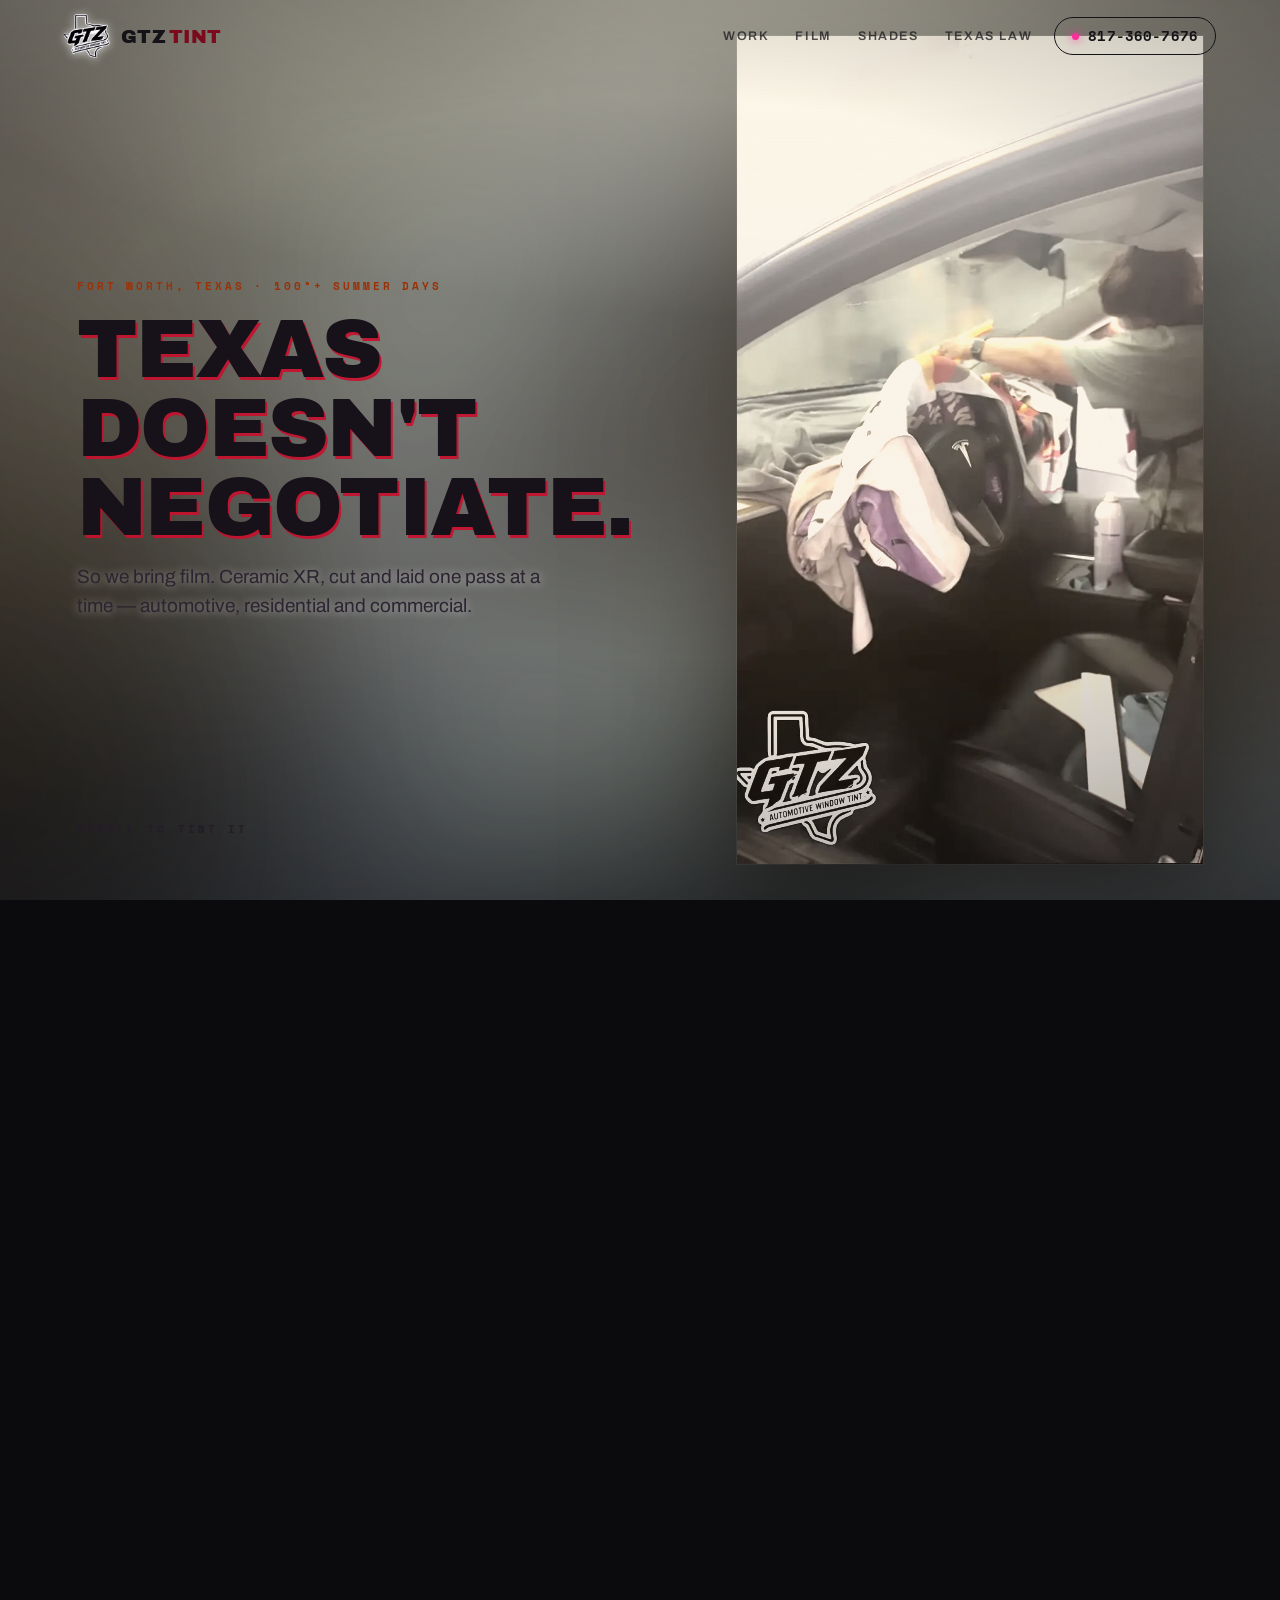
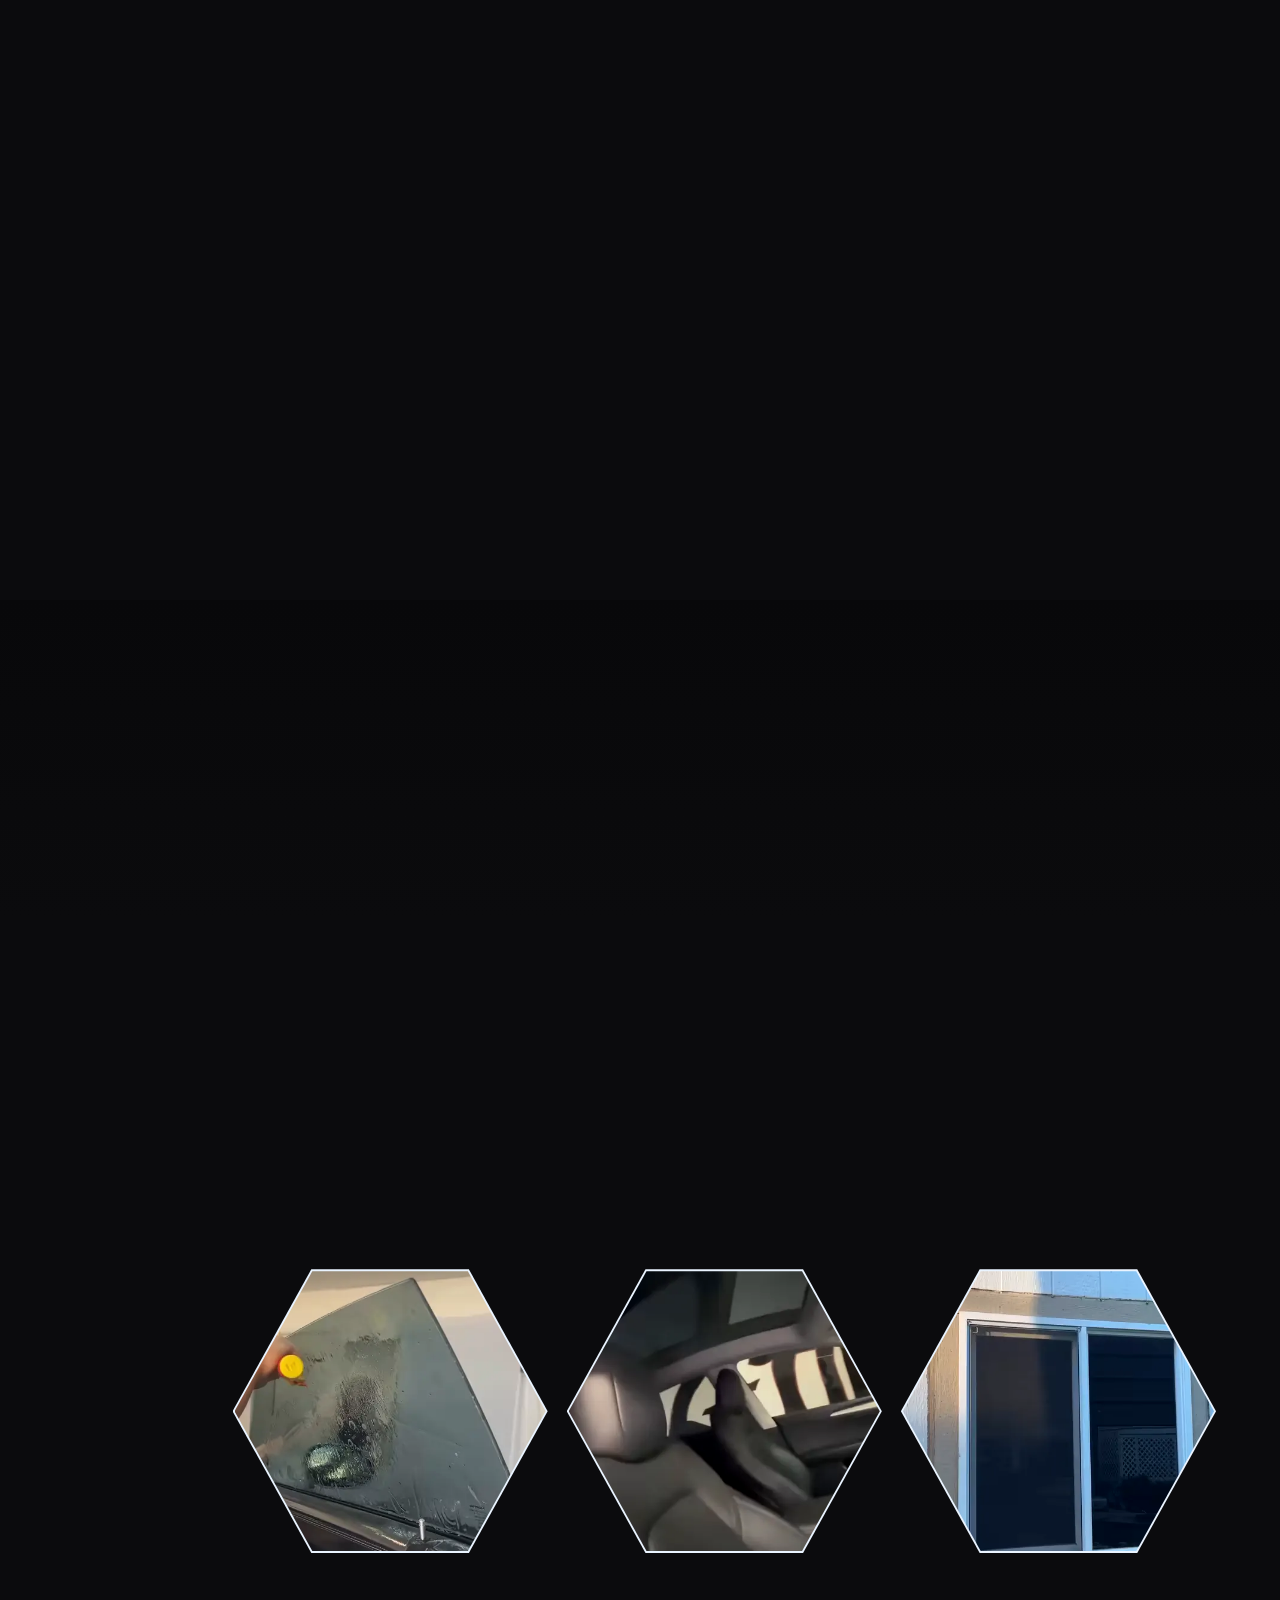
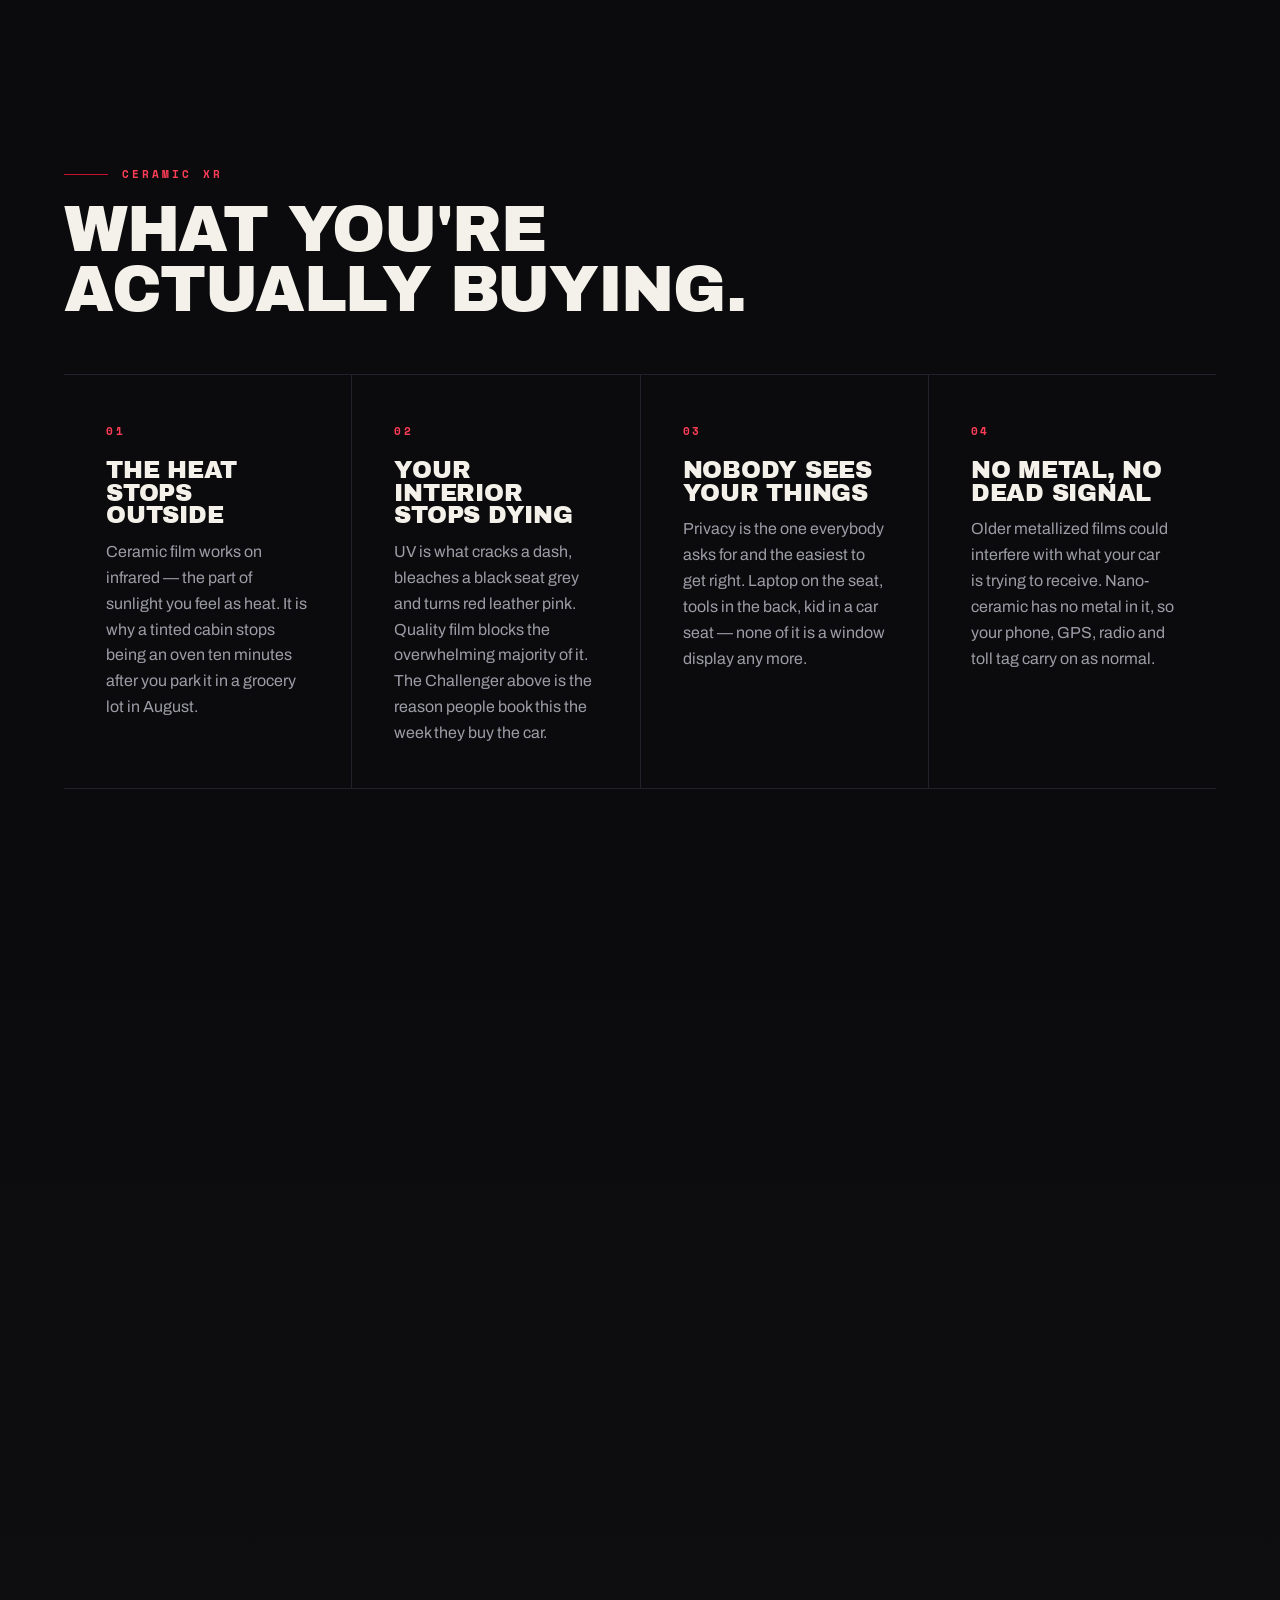
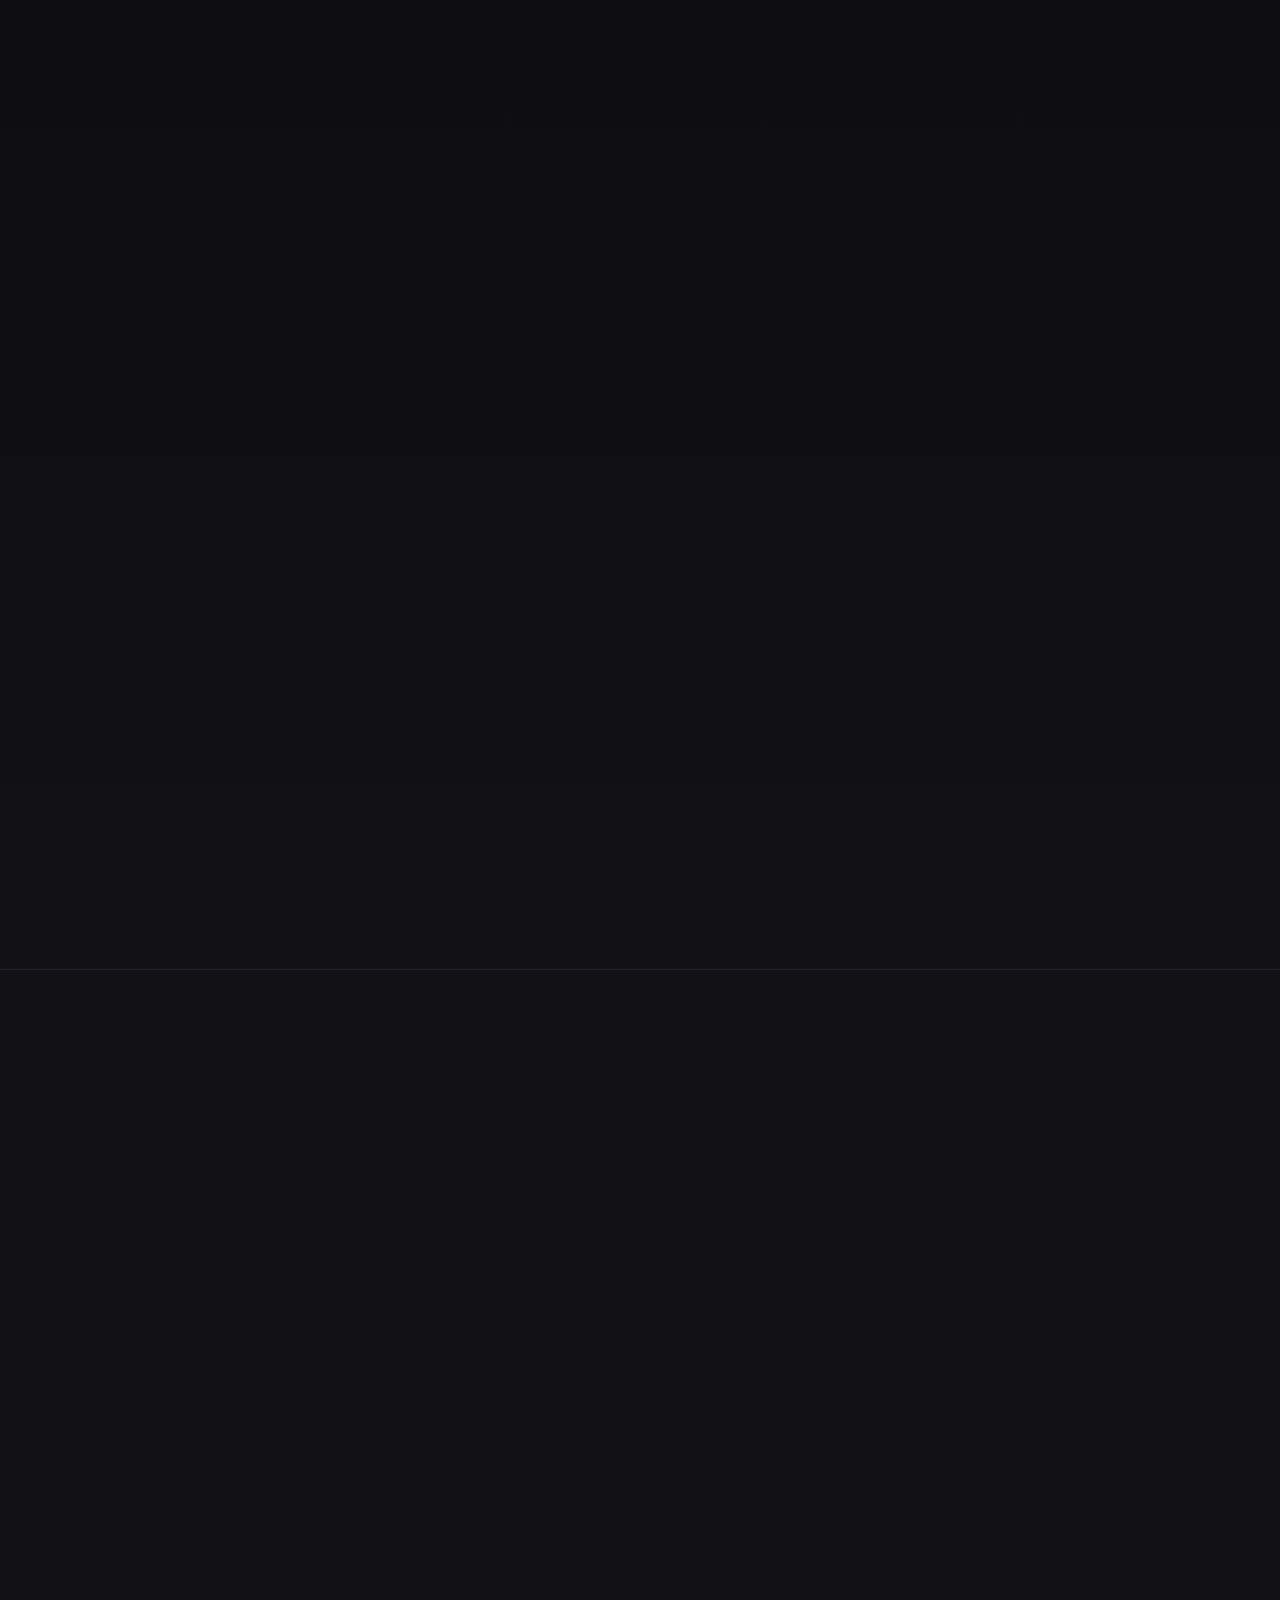
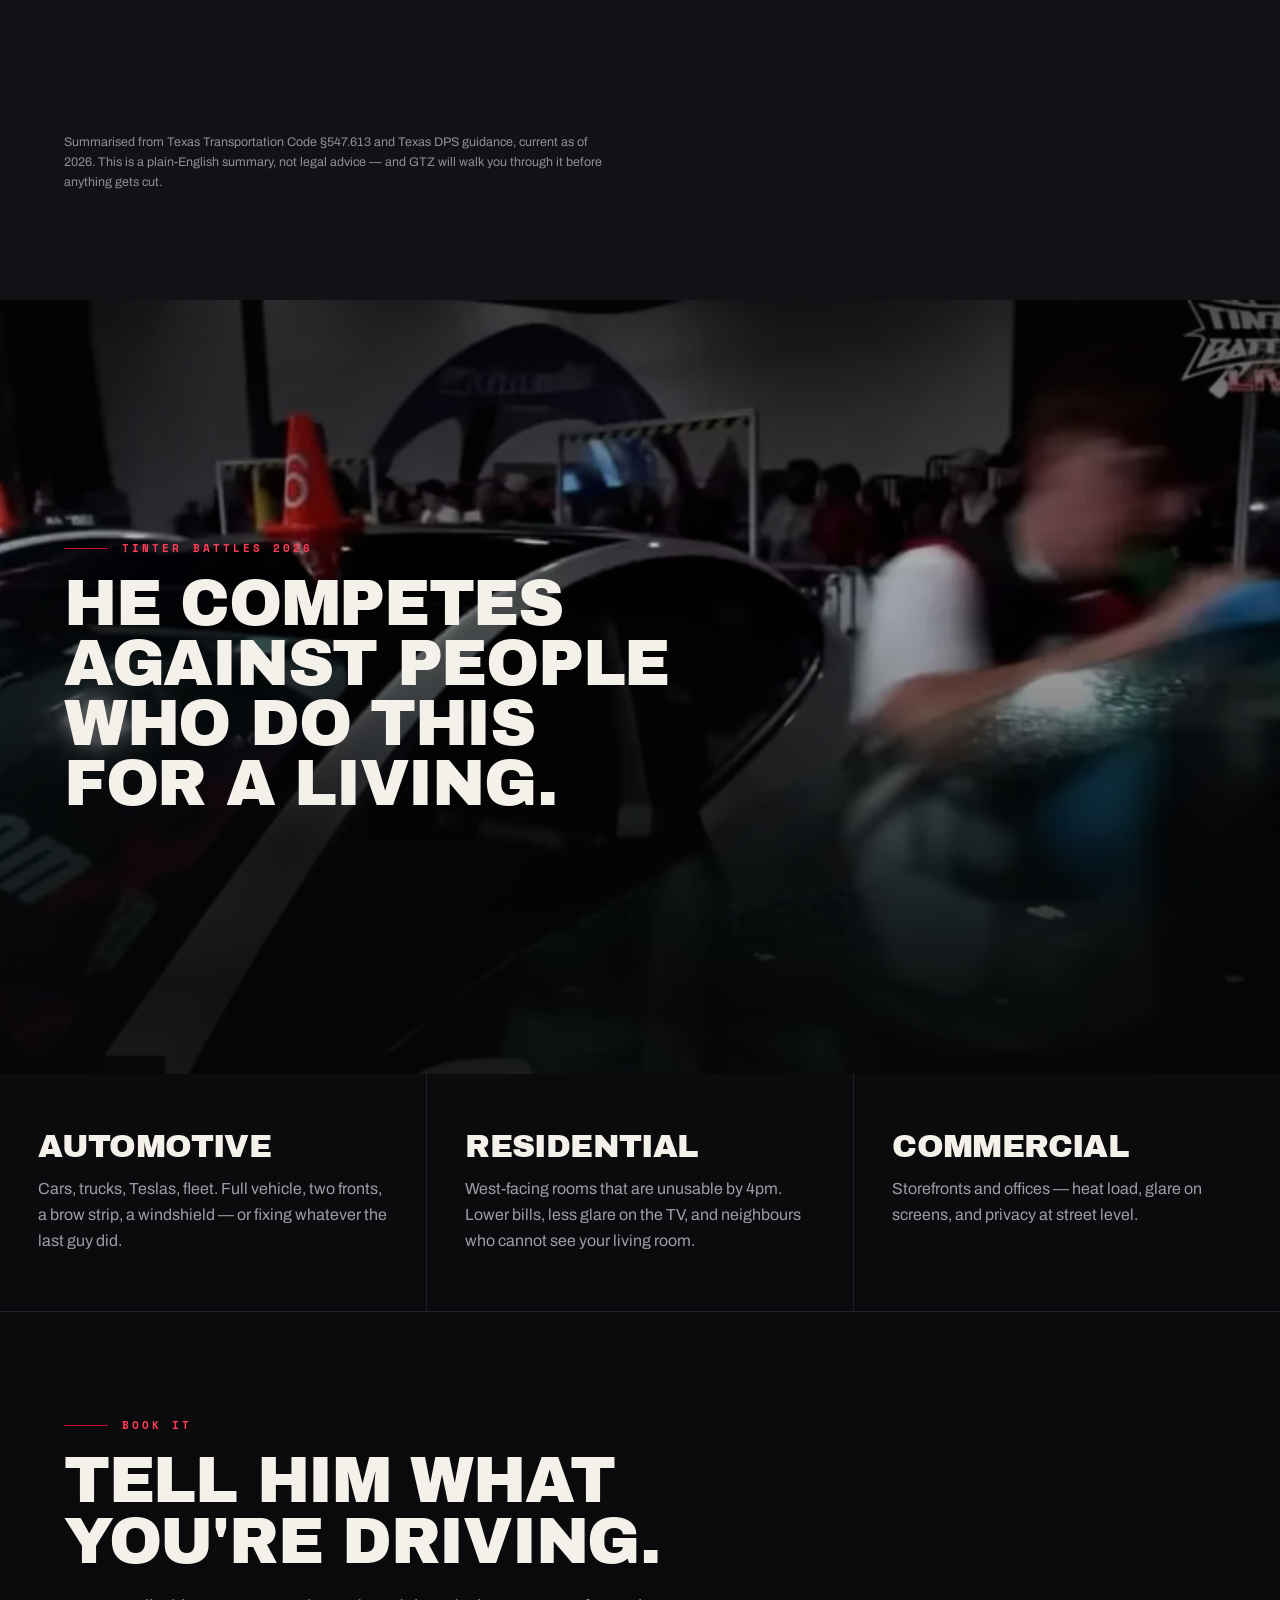
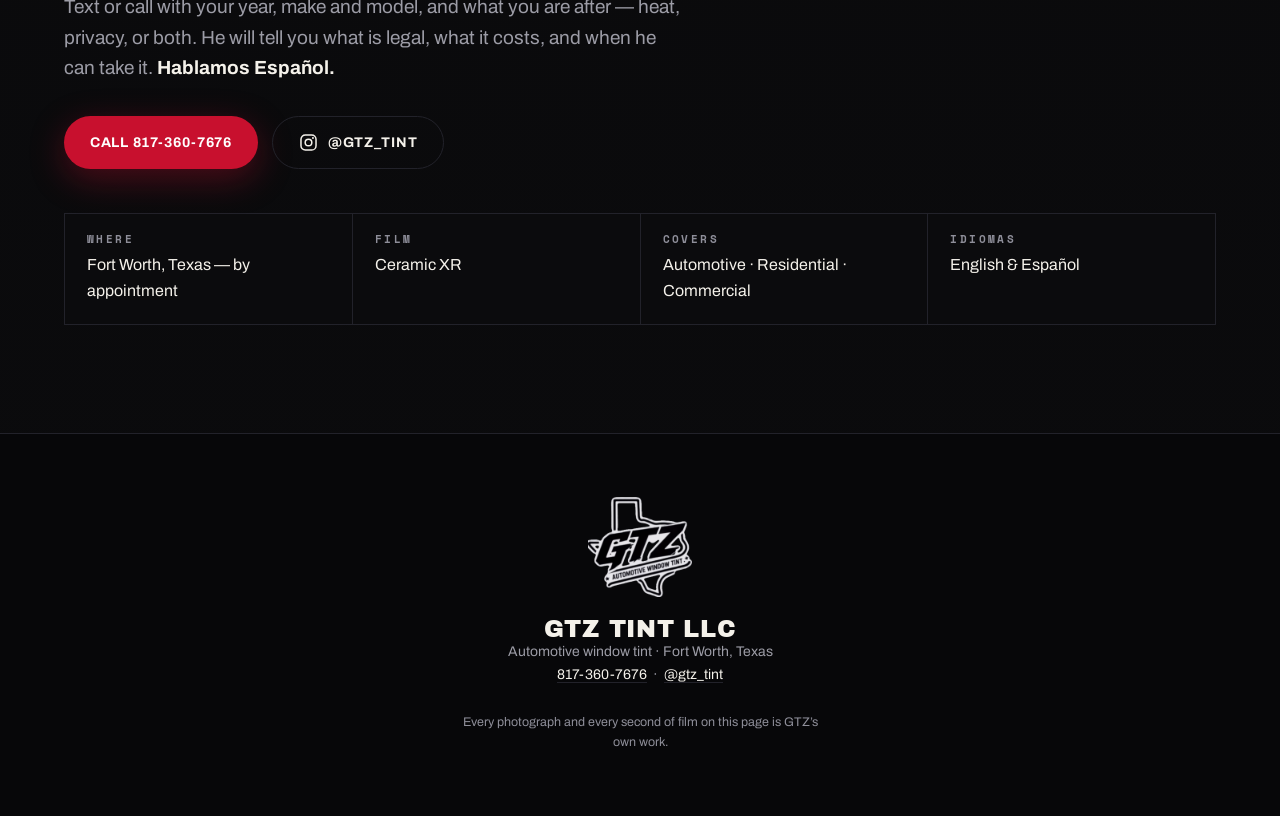
==== index.html @ d4402dbb "Publish THE PASS Co-Authored-By: Claude Opus 5 <noreply@anthropic.com>" ====
<!doctype html>
<html lang="en">
<head>
<meta charset="utf-8">
<meta name="viewport" content="width=device-width, initial-scale=1, viewport-fit=cover">
<title>GTZ Tint — Automotive Window Tint · Fort Worth, TX</title>
<meta name="description" content="Ceramic window tint in Fort Worth, Texas. Automotive, residential and commercial. Ceramic XR film, installed one pass at a time. Hablamos Español. 817-360-7676.">
<meta name="theme-color" content="#0B0B0D">
<meta property="og:title" content="GTZ Tint — Automotive Window Tint · Fort Worth, TX">
<meta property="og:description" content="Ceramic window tint in Fort Worth, Texas. Automotive, residential and commercial. Hablamos Español.">
<meta property="og:image" content="assets/poster.jpg">
<meta property="og:type" content="website">
<link rel="icon" href="assets/gtz-mark.webp">
<link rel="preconnect" href="https://fonts.googleapis.com">
<link rel="preconnect" href="https://fonts.gstatic.com" crossorigin>
<link href="https://fonts.googleapis.com/css2?family=Archivo+Black&family=Archivo:wght@400;500;600;700&family=Space+Mono:wght@400;700&display=swap" rel="stylesheet">
<link rel="preload" as="image" href="frames/f001.webp">
<link rel="stylesheet" href="css/gtz.css">
</head>
<body>

<a class="skip" href="#work">Skip to the work</a>

<header class="hdr" id="hdr">
  <a class="hdr__mark" href="#top" aria-label="GTZ Tint, home">
    <img src="assets/gtz-mark.webp" alt="" width="46" height="44">
    <span class="hdr__name">GTZ<em>TINT</em></span>
  </a>
  <nav class="hdr__nav" aria-label="Primary">
    <a href="#work">Work</a>
    <a href="#film">Film</a>
    <a href="#shades">Shades</a>
    <a href="#law">Texas&nbsp;law</a>
  </nav>
  <a class="hdr__cta" href="tel:+18173607676"><span class="dot" aria-hidden="true"></span>817-360-7676</a>
</header>

<!-- ══════════════ THE PASS — the film ══════════════ -->
<main id="top">
<section class="film" id="pass" aria-label="Window tint being installed">
  <div class="film__driver" id="driver">
    <div class="film__stage" id="stage">

      <canvas class="film__amb" id="amb" aria-hidden="true"></canvas>

      <div class="pane" id="pane">
        <img class="pane__poster" id="poster" src="assets/poster.jpg" alt="A red Tesla in the GTZ Tint bay under a hexagon light grid">
        <canvas class="pane__cv" id="cv" aria-hidden="true"></canvas>
      </div>

      <div class="heat" id="heat" aria-hidden="true"></div>
      <div class="bead" id="bead" aria-hidden="true"><i></i></div>

      <div class="inst" id="inst" aria-hidden="true">
        <div class="inst__row"><span class="inst__k">VLT</span><span class="inst__v" id="vlt">70</span><span class="inst__u">%</span></div>
        <div class="inst__bar"><i id="instbar"></i></div>
        <div class="inst__ch" id="chapter">TEXAS SUN</div>
      </div>

      <div class="scrollcue" id="cue" aria-hidden="true"><span>SCROLL TO TINT IT</span><i></i></div>

      <div class="beats" id="beats">
        <div class="beat beat--hero" data-in="-0.1" data-peak="0" data-out="0.115">
          <p class="beat__eye">Fort Worth, Texas &middot; 100&deg;+ summer days</p>
          <h1 class="beat__h">TEXAS<br>DOESN'T<br>NEGOTIATE.</h1>
          <p class="beat__p">So we bring film. Ceramic XR, cut and laid one pass at a time — automotive, residential and commercial.</p>
        </div>
        <div class="beat" data-in="0.145" data-peak="0.215" data-out="0.305">
          <h2 class="beat__h">THIS IS<br>THE FILM.</h2>
          <p class="beat__p">Nano-ceramic. No metal in it, so your signal, GPS and toll tag don't care that it's there.</p>
        </div>
        <div class="beat" data-in="0.385" data-peak="0.45" data-out="0.55">
          <h2 class="beat__h">ONE<br>PASS.</h2>
          <p class="beat__p">No creases. No bubbles. No light gap at the edge. The part nobody photographs is the part that takes years to learn.</p>
        </div>
        <div class="beat" data-in="0.625" data-peak="0.705" data-out="0.795">
          <h2 class="beat__h">THE SUN STOPS<br>AT THE GLASS.</h2>
          <p class="beat__p">Your dash stops cooking. Your seats stop fading. Your A/C stops fighting a losing war at every red light.</p>
        </div>
        <div class="beat beat--fin" data-in="0.86" data-peak="0.935" data-out="2">
          <h2 class="beat__h">IT'S<br>DIFFERENT<br>IN HERE.</h2>
          <p class="beat__p">That's the whole job.</p>
          <a class="btn btn--big" href="tel:+18173607676">Book it &middot; 817-360-7676</a>
        </div>
      </div>

      <div class="loader" id="loader"><i id="loadbar"></i></div>
    </div>
  </div>
</section>

<!-- ══════════════ THE WORK ══════════════ -->
<section class="sec work" id="work">
  <div class="sec__head">
    <p class="eyebrow"><span class="rule"></span>The work</p>
    <h2 class="h2">SIX JOBS.<br>ONE SET OF HANDS.</h2>
    <p class="lede">Every one of these is his own — shot in his own bay, under his own lights.</p>
  </div>

  <div class="comb" id="comb">
    <div class="comb__row">
      <figure class="cell" data-src="assets/cells/tesla.mp4"><div class="cell__in">
        <img src="assets/cells/tesla.webp" alt="Tinting the windshield of a red Tesla Model 3" loading="lazy" decoding="async">
        <figcaption><b>Tesla Model&nbsp;3</b><span>Ceramic XR</span></figcaption>
      </div></figure>
      <figure class="cell" data-src="assets/cells/f150.mp4"><div class="cell__in">
        <img src="assets/cells/f150.webp" alt="A tinted white 2026 Ford F-150 under the hexagon lights" loading="lazy" decoding="async">
        <figcaption><b>Ford F-150</b><span>2026, brand new</span></figcaption>
      </div></figure>
      <figure class="cell" data-src="assets/cells/srt.mp4"><div class="cell__in">
        <img src="assets/cells/srt.webp" alt="Film laid over the glass of a Dodge Challenger SRT with red leather" loading="lazy" decoding="async">
        <figcaption><b>Challenger SRT</b><span>Red leather, saved</span></figcaption>
      </div></figure>
    </div>
    <div class="comb__row comb__row--off">
      <figure class="cell" data-src="assets/cells/charger.mp4"><div class="cell__in">
        <img src="assets/cells/charger.webp" alt="A squeegee pass across the door glass of a Dodge Charger" loading="lazy" decoding="async">
        <figcaption><b>Dodge Charger</b><span>Door glass</span></figcaption>
      </div></figure>
      <figure class="cell" data-src="assets/cells/roof.mp4"><div class="cell__in">
        <img src="assets/cells/roof.webp" alt="The shop seen from inside a car through freshly tinted glass" loading="lazy" decoding="async">
        <figcaption><b>From inside</b><span>What you'll actually see</span></figcaption>
      </div></figure>
      <figure class="cell" data-src="assets/cells/home.mp4"><div class="cell__in">
        <img src="assets/cells/home.webp" alt="A tinted residential window on a home in Alvarado, Texas" loading="lazy" decoding="async">
        <figcaption><b>A house in Alvarado</b><span>Residential film</span></figcaption>
      </div></figure>
    </div>
  </div>
</section>

<!-- ══════════════ WHAT IT ACTUALLY DOES ══════════════ -->
<section class="sec why" id="film">
  <div class="sec__head">
    <p class="eyebrow"><span class="rule"></span>Ceramic XR</p>
    <h2 class="h2">WHAT YOU'RE<br>ACTUALLY BUYING.</h2>
  </div>
  <ol class="why__list">
    <li>
      <span class="why__n">01</span>
      <h3>The heat stops outside</h3>
      <p>Ceramic film works on infrared — the part of sunlight you feel as heat. It is why a tinted cabin stops being an oven ten minutes after you park it in a grocery lot in August.</p>
    </li>
    <li>
      <span class="why__n">02</span>
      <h3>Your interior stops dying</h3>
      <p>UV is what cracks a dash, bleaches a black seat grey and turns red leather pink. Quality film blocks the overwhelming majority of it. The Challenger above is the reason people book this the week they buy the car.</p>
    </li>
    <li>
      <span class="why__n">03</span>
      <h3>Nobody sees your things</h3>
      <p>Privacy is the one everybody asks for and the easiest to get right. Laptop on the seat, tools in the back, kid in a car seat — none of it is a window display any more.</p>
    </li>
    <li>
      <span class="why__n">04</span>
      <h3>No metal, no dead signal</h3>
      <p>Older metallized films could interfere with what your car is trying to receive. Nano-ceramic has no metal in it, so your phone, GPS, radio and toll tag carry on as normal.</p>
    </li>
  </ol>
</section>

<!-- ══════════════ SHADES ══════════════ -->
<section class="sec shades" id="shades">
  <div class="sec__head">
    <p class="eyebrow"><span class="rule"></span>Shades</p>
    <h2 class="h2">HOW DARK<br>DO YOU WANT IT?</h2>
    <p class="lede">VLT is how much light gets through. Lower number, darker glass. Here is the honest version — including where Texas draws the line.</p>
  </div>
  <div class="ladder" id="ladder">
    <div class="rung"><span class="rung__n">70<i>%</i></span><span class="rung__sw" style="--a:.22"></span><b>Barely there</b><p>Almost invisible. Bought purely for heat and UV — popular on windshields.</p><em class="ok">Legal on front sides</em></div>
    <div class="rung"><span class="rung__n">50<i>%</i></span><span class="rung__sw" style="--a:.40"></span><b>Light</b><p>A slight cast. Cuts glare without changing how the car looks.</p><em class="ok">Legal on front sides</em></div>
    <div class="rung"><span class="rung__n">35<i>%</i></span><span class="rung__sw" style="--a:.56"></span><b>The popular one</b><p>Clearly tinted, still easy to see out of at night. This is what most people picture.</p><em class="ok">Legal on front sides</em></div>
    <div class="rung"><span class="rung__n">20<i>%</i></span><span class="rung__sw" style="--a:.72"></span><b>Dark</b><p>Proper privacy. You can make out shapes, not faces.</p><em class="no">Rear glass only</em></div>
    <div class="rung"><span class="rung__n">15<i>%</i></span><span class="rung__sw" style="--a:.80"></span><b>Limo-adjacent</b><p>What went on the Tesla sunroof. Serious heat and privacy.</p><em class="no">Rear glass only</em></div>
    <div class="rung"><span class="rung__n">5<i>%</i></span><span class="rung__sw" style="--a:.92"></span><b>Limo</b><p>You are not seeing in. Night driving takes some getting used to.</p><em class="no">Rear glass only</em></div>
  </div>
</section>

<!-- ══════════════ TEXAS LAW ══════════════ -->
<section class="sec law" id="law">
  <div class="law__wrap">
    <div class="sec__head">
      <p class="eyebrow"><span class="rule"></span>Before you pick a number</p>
      <h2 class="h2">WHAT'S LEGAL<br>IN TEXAS.</h2>
      <p class="lede">Plenty of shops will put whatever you ask for on the front doors and let you find out at a traffic stop. Here is the actual rule, so you can choose with your eyes open.</p>
    </div>
    <dl class="law__list">
      <div><dt>Front side windows</dt><dd>Must let <b>more than 25%</b> of light through. That rules out 20%, 15% and 5% on the two front doors.</dd></div>
      <div><dt>Windshield</dt><dd>Tint is allowed <b>above the AS-1 line</b> — the marking a few inches down from the top of the glass. A high-VLT ceramic over the full windshield is the usual way to get heat rejection without breaking that rule.</dd></div>
      <div><dt>Rear sides &amp; back glass</dt><dd><b>Any darkness</b>, as long as the vehicle has dual outside mirrors. This is where 20%, 15% and 5% belong.</dd></div>
      <div><dt>Medical exemption</dt><dd>Texas allows darker front glass with a signed exemption from a licensed physician, for conditions made worse by sunlight.</dd></div>
    </dl>
    <p class="law__note">Summarised from Texas Transportation Code §547.613 and Texas DPS guidance, current as of 2026. This is a plain-English summary, not legal advice — and GTZ will walk you through it before anything gets cut.</p>
  </div>
</section>

<!-- ══════════════ THE ARENA ══════════════ -->
<section class="sec arena" id="arena">
  <div class="arena__media">
    <video id="arenavid" playsinline muted loop preload="none" poster="assets/arena.webp" aria-label="GTZ competing at Tinter Battles 2026"></video>
    <div class="arena__scrim"></div>
  </div>
  <div class="arena__copy">
    <p class="eyebrow"><span class="rule"></span>Tinter Battles 2026</p>
    <h2 class="h2">HE COMPETES<br>AGAINST PEOPLE<br>WHO DO THIS<br>FOR A LIVING.</h2>
    <p class="lede">Timed installs, a crowd, and judges walking the glass looking for the one gap you left. He went — one of the youngest on the stage — and came back and kept working out of the same bay.</p>
    <p class="lede lede--sm">Your car is not a competition. It just gets the hands that trained for one.</p>
  </div>
</section>

<!-- ══════════════ LANES ══════════════ -->
<section class="sec lanes">
  <div class="lane">
    <h3>Automotive</h3>
    <p>Cars, trucks, Teslas, fleet. Full vehicle, two fronts, a brow strip, a windshield — or fixing whatever the last guy did.</p>
  </div>
  <div class="lane">
    <h3>Residential</h3>
    <p>West-facing rooms that are unusable by 4pm. Lower bills, less glare on the TV, and neighbours who cannot see your living room.</p>
  </div>
  <div class="lane">
    <h3>Commercial</h3>
    <p>Storefronts and offices — heat load, glare on screens, and privacy at street level.</p>
  </div>
</section>

<!-- ══════════════ BOOK ══════════════ -->
<section class="sec book" id="book">
  <div class="book__in">
    <p class="eyebrow"><span class="rule"></span>Book it</p>
    <h2 class="h2 book__h">TELL HIM WHAT<br>YOU'RE DRIVING.</h2>
    <p class="lede">Text or call with your year, make and model, and what you are after — heat, privacy, or both. He will tell you what is legal, what it costs, and when he can take it. <b>Hablamos Español.</b></p>
    <div class="book__acts">
      <a class="btn btn--big" href="tel:+18173607676">Call 817-360-7676</a>
      <a class="btn btn--ghost" href="https://www.instagram.com/gtz_tint/" target="_blank" rel="noopener">
        <svg viewBox="0 0 24 24" width="19" height="19" fill="none" stroke="currentColor" stroke-width="1.9" aria-hidden="true"><rect x="2.5" y="2.5" width="19" height="19" rx="5.5"/><circle cx="12" cy="12" r="4.2"/><circle cx="17.6" cy="6.4" r="1.25" fill="currentColor" stroke="none"/></svg>
        @gtz_tint
      </a>
    </div>
    <ul class="book__facts">
      <li><span>Where</span>Fort Worth, Texas &mdash; by appointment</li>
      <li><span>Film</span>Ceramic XR</li>
      <li><span>Covers</span>Automotive &middot; Residential &middot; Commercial</li>
      <li><span>Idiomas</span>English &amp; Español</li>
    </ul>
  </div>
</section>
</main>

<footer class="ftr">
  <img class="ftr__mark" src="assets/gtz-mark.webp" alt="GTZ Tint" width="104" height="100">
  <div class="ftr__cols">
    <p class="ftr__name">GTZ TINT LLC</p>
    <p class="ftr__l">Automotive window tint &middot; Fort Worth, Texas</p>
    <p class="ftr__l"><a href="tel:+18173607676">817-360-7676</a> &nbsp;&middot;&nbsp; <a href="https://www.instagram.com/gtz_tint/" target="_blank" rel="noopener">@gtz_tint</a></p>
  </div>
  <p class="ftr__fine">Every photograph and every second of film on this page is GTZ&rsquo;s own work.</p>
</footer>

<script src="js/film.js"></script>
</body>
</html>
---- css/gtz.css ----
/* ════════════════════════════════════════════════════════════════
   GTZ TINT — "THE PASS"
   Palette, type and motion pulled from the shop itself: a hexagon
   LED grid, a black-and-red graffiti mural, candy red paint, and a
   magenta neon OPEN sign.
   ════════════════════════════════════════════════════════════════ */

:root{
  /* the tinted world */
  --ink:#0B0B0D; --ink2:#121216; --ink3:#17171C; --smoke:#22222A;
  --bone:#F4F1EA; --muted:#9C9CA6; --faint:#8E8E99;
  /* the shop */
  --red:#C8102E; --red-deep:#7A0A1C; --red-lite:#FF3D57;  /* small red TEXT only: #C8102E is 3.3:1 on ink */ --neon:#FF2E9A; --hex:#EAF4FF;
  /* the sun */
  --heat:#FFC46B; --heat-hi:#FFF0CE;

  --pad:clamp(20px,5vw,72px);
  --maxw:1320px;

  /* type scale — 11 / 12.5 / 14 / 16 / 19 / 24 / 32 / 44 */
  --t-11:11px; --t-125:12.5px; --t-14:14px; --t-16:16px;
  --t-19:19px; --t-24:24px; --t-32:32px; --t-44:44px;

  --f-disp:"Archivo Black",Impact,"Haettenschweiler","Arial Narrow Bold",sans-serif;
  --f-body:"Archivo",-apple-system,BlinkMacSystemFont,"Segoe UI",Roboto,sans-serif;
  --f-mono:"Space Mono",ui-monospace,SFMono-Regular,Menlo,monospace;

  --pass:0%;          /* the squeegee line, driven by scroll */
  --ease:cubic-bezier(.22,.61,.36,1);
}

*,*::before,*::after{box-sizing:border-box}
html{-webkit-text-size-adjust:100%}
body{
  margin:0; background:var(--ink); color:var(--bone);
  font:400 var(--t-16)/1.62 var(--f-body);
  -webkit-font-smoothing:antialiased; overflow-x:hidden;
}
img,video,canvas{display:block;max-width:100%}
a{color:inherit}
h1,h2,h3{margin:0;font-family:var(--f-disp);font-weight:400;letter-spacing:-.02em;line-height:.94;text-transform:uppercase}
p{margin:0}

.skip{position:absolute;left:-9999px;top:0;z-index:200;background:var(--red);color:#fff;padding:12px 18px;font:700 var(--t-14)/1 var(--f-body)}
.skip:focus{left:12px;top:12px}
:focus-visible{outline:2px solid var(--neon);outline-offset:3px}

/* ───────── header ───────── */
.hdr{
  position:fixed;inset:0 0 auto 0;z-index:60;
  display:flex;align-items:center;gap:22px;
  padding:14px var(--pad);
  color:var(--bone);
  transition:background .45s var(--ease),color .35s linear,border-color .45s;
  border-bottom:1px solid transparent;
}
/* A scrim, not a backdrop-filter: creating that layer on the first scroll cost a
   single 76 ms frame at y=225, and over moving film a gradient reads better anyway. */
.hdr.stuck{background:linear-gradient(180deg,rgba(9,9,11,.95),rgba(9,9,11,.74));border-bottom-color:var(--smoke)}
.hdr.on-light{color:#141317}
.hdr__mark{display:flex;align-items:center;gap:11px;text-decoration:none;flex:0 0 auto}
.hdr__mark img{width:46px;height:auto;filter:drop-shadow(0 2px 8px rgba(0,0,0,.5))}
.hdr.on-light .hdr__mark img{filter:drop-shadow(0 1px 4px rgba(255,255,255,.7))}
.hdr__name{font:400 var(--t-19)/1 var(--f-disp);letter-spacing:.02em}
.hdr__name em{font-style:normal;color:var(--red);margin-left:.14em}
.hdr.on-light .hdr__name em{color:var(--red-deep)}
.hdr__nav{margin-left:auto;display:flex;gap:26px}
.hdr__nav a{font:600 var(--t-125)/1 var(--f-body);letter-spacing:.13em;text-transform:uppercase;text-decoration:none;opacity:.72;transition:opacity .25s}
.hdr__nav a:hover{opacity:1}
.hdr__cta{
  display:inline-flex;align-items:center;gap:9px;text-decoration:none;
  font:700 var(--t-14)/1 var(--f-mono);letter-spacing:.01em;
  padding:11px 17px;border:1px solid currentColor;border-radius:999px;
  transition:background .25s,color .25s,border-color .25s;
}
.hdr__cta:hover{background:var(--red);border-color:var(--red);color:#fff}
.hdr__cta .dot{width:7px;height:7px;border-radius:50%;background:var(--neon);box-shadow:0 0 10px var(--neon)}
@media(max-width:900px){ .hdr__nav{display:none} .hdr__name{display:none} .hdr__cta{margin-left:auto} }

/* ════════════ THE FILM ════════════ */
.film__driver{height:600vh;position:relative}
.film__stage{position:sticky;top:0;height:100vh;overflow:hidden;background:#08080A}

/* Live ambient bleed — the film's own light, thrown onto the room behind the glass.
   Blur BEFORE scale: filter runs in the element's own coordinate space, so a 14px
   blur on a 240px box costs a fraction of a 52px blur on a full-viewport one. */
.film__amb{
  position:absolute;top:50%;left:50%;width:240px;height:420px;
  filter:blur(13px) saturate(1.5) brightness(1.1);
  opacity:.62;
  transform:translate(-50%,-50%) scale(8);
  transform-origin:center;will-change:transform;
}
.film__stage::after{        /* vignette */
  content:"";position:absolute;inset:0;pointer-events:none;z-index:4;
  background:radial-gradient(130% 92% at 50% 42%,transparent 34%,rgba(0,0,0,.62) 100%);
}

/* the pane of glass */
.pane{
  position:absolute;top:50%;left:50%;transform:translate(-50%,-50%);
  height:100vh;width:calc(100vh * 0.5625);
  z-index:2;overflow:hidden;background:#0A0A0C;
}
@media(min-width:1024px){
  .pane{left:auto;right:max(var(--pad),6vw);transform:translate(0,-50%);
        height:92vh;width:calc(92vh * 0.5625);
        box-shadow:0 40px 120px rgba(0,0,0,.72), 0 0 0 1px rgba(255,255,255,.07)}
}
.pane__poster,.pane__cv{position:absolute;inset:0;width:100%;height:100%;object-fit:cover}
.pane__poster{z-index:1;transition:opacity .5s linear}
.pane__cv{z-index:2;opacity:0;transition:opacity .35s linear}
.pane.live .pane__cv{opacity:1}
.pane.live .pane__poster{opacity:0}

/* The sun, still hitting everything BELOW the squeegee — you lay film from the
   top down, so above the edge is already done and below it is raw Texas. */
.heat{
  position:absolute;inset:0;z-index:3;pointer-events:none;
  clip-path:inset(var(--pass) 0 0 0);
  background:
    radial-gradient(120% 70% at 62% -8%,rgba(255,247,224,.5),transparent 62%),
    linear-gradient(180deg,rgba(255,238,198,.26),rgba(255,190,96,.13) 66%,rgba(255,186,90,.06));
  backdrop-filter:saturate(.5) brightness(1.46) contrast(.95);
  -webkit-backdrop-filter:saturate(.5) brightness(1.46) contrast(.95);
}
@supports not (backdrop-filter:blur(1px)){
  .heat{background:linear-gradient(180deg,rgba(255,242,214,.62),rgba(255,206,128,.42))}
}

/* the wet edge travelling down the glass */
.bead{position:absolute;left:0;right:0;top:var(--pass);z-index:5;pointer-events:none;opacity:0;transition:opacity .4s}
.bead.on{opacity:1}
.bead i{
  position:absolute;left:0;right:0;top:-13px;height:26px;display:block;
  background:linear-gradient(180deg,rgba(255,255,255,0),rgba(255,255,255,.5) 42%,#fff 50%,rgba(190,228,255,.55) 58%,rgba(255,255,255,0));
  box-shadow:0 0 26px 5px rgba(214,238,255,.44);
}

/* instrument */
.inst{
  position:absolute;left:var(--pad);bottom:calc(var(--pad) + 4px);z-index:8;
  font-family:var(--f-mono);color:var(--bone);mix-blend-mode:difference;
  opacity:0;transition:opacity .6s var(--ease);
  will-change:opacity;transform:translateZ(0);   /* build the blend group at paint, not mid-scroll */
}
.inst.on{opacity:1}
.inst__row{display:flex;align-items:baseline;gap:8px}
.inst__k{font-size:var(--t-11);letter-spacing:.3em;opacity:.62}
.inst__v{font-size:var(--t-44);font-weight:700;line-height:1;font-variant-numeric:tabular-nums}
.inst__u{font-size:var(--t-16);opacity:.62}
.inst__bar{width:132px;height:2px;background:rgba(255,255,255,.22);margin:9px 0 7px}
.inst__bar i{display:block;height:100%;width:0;background:var(--bone)}
.inst__ch{font-size:var(--t-11);letter-spacing:.3em;opacity:.68}
@media(max-width:1023px){ .inst{bottom:auto;top:calc(80px + env(safe-area-inset-top));left:var(--pad)} .inst__v{font-size:var(--t-32)} }
/* difference-blending a light readout over a bleached wall leaves it invisible */
.film__stage.hot .inst,.film__stage.hot .scrollcue{mix-blend-mode:normal;color:#241C28}
.film__stage.hot .inst__bar{background:rgba(20,14,22,.28)}
.film__stage.hot .inst__bar i{background:#241C28}

.scrollcue{
  position:absolute;left:50%;bottom:22px;transform:translateX(-50%);z-index:9;
  display:flex;flex-direction:column;align-items:center;gap:9px;
  font:700 var(--t-11)/1 var(--f-mono);letter-spacing:.28em;color:var(--bone);
  mix-blend-mode:difference;transition:opacity .5s
}
.scrollcue i{width:1px;height:34px;background:linear-gradient(180deg,currentColor,transparent);animation:cue 2.1s var(--ease) infinite}
@keyframes cue{0%{transform:scaleY(0);transform-origin:top}45%{transform:scaleY(1);transform-origin:top}46%{transform-origin:bottom}100%{transform:scaleY(0);transform-origin:bottom}}
.scrollcue.gone{opacity:0}
@media(min-width:1024px){ .scrollcue{left:max(var(--pad),6vw);transform:none;align-items:flex-start} }

/* beats */
.beats{position:absolute;inset:0;z-index:7;pointer-events:none}
.beat{
  position:absolute;left:var(--pad);bottom:clamp(84px,14vh,150px);
  width:min(560px,calc(100vw - var(--pad)*2));
  opacity:0;will-change:opacity,transform
}
.beat>*{pointer-events:auto}
@media(min-width:1024px){ .beat{left:max(var(--pad),6vw);bottom:auto;top:50%;transform:translateY(-50%);width:min(520px,42vw)} }
.beat__eye{font:700 var(--t-11)/1.4 var(--f-mono);letter-spacing:.26em;text-transform:uppercase;color:var(--heat);margin-bottom:16px}
.beat__h{
  font-size:clamp(40px,7.4vw,84px);
  text-shadow:2px 3px 0 var(--red);          /* the mural's red keyline, inverted */
  margin-bottom:16px;
}
.beat__p{font-size:var(--t-19);line-height:1.5;color:rgba(244,241,234,.9);max-width:44ch;text-shadow:0 2px 18px rgba(0,0,0,.85)}
.beat--fin .beat__p{margin-bottom:24px}

/* While the copy is still standing in the sun it reads as dark ink on a bleached
   wall; once the squeegee passes it, it becomes light on tinted glass. */
.film__stage.hot .beat__h{color:#17121A;text-shadow:2px 3px 0 rgba(200,16,46,.92)}
.film__stage.hot .beat__p{color:#2C2430;text-shadow:0 1px 10px rgba(255,255,255,.5)}
.film__stage.hot .beat__eye{color:#9A3208}

.loader{position:absolute;left:0;right:0;bottom:0;height:2px;z-index:20;background:rgba(255,255,255,.08)}
.loader i{display:block;height:100%;width:0;background:var(--neon);transition:width .3s linear}
.loader.done{opacity:0;transition:opacity .6s .3s}

/* ════════════ shared section furniture ════════════ */
.sec{padding:clamp(80px,12vh,150px) var(--pad);position:relative}
.sec__head{max-width:var(--maxw);margin:0 auto clamp(38px,6vh,64px)}
.eyebrow{display:flex;align-items:center;gap:14px;font:700 var(--t-11)/1 var(--f-mono);letter-spacing:.28em;text-transform:uppercase;color:var(--red-lite);margin-bottom:20px}
.rule{width:44px;height:1px;background:var(--red);display:block}
.h2{font-size:clamp(32px,5.4vw,64px)}
.lede{margin-top:20px;font-size:var(--t-19);color:var(--muted);max-width:56ch}
.lede--sm{font-size:var(--t-16);margin-top:14px}
.lede b{color:var(--bone)}

.btn{
  display:inline-flex;align-items:center;gap:10px;text-decoration:none;
  font:700 var(--t-14)/1 var(--f-body);letter-spacing:.05em;text-transform:uppercase;
  padding:16px 26px;border-radius:999px;transition:transform .2s var(--ease),background .25s,box-shadow .25s
}
.btn--big{background:var(--red);color:#fff;box-shadow:0 10px 34px rgba(200,16,46,.34)}
.btn--big:hover{transform:translateY(-2px);background:#E2142F;box-shadow:0 14px 42px rgba(200,16,46,.46)}
.btn--ghost{border:1px solid var(--smoke);color:var(--bone)}
.btn--ghost:hover{border-color:var(--bone);transform:translateY(-2px)}

/* reveal-on-scroll */
.rv{opacity:0;transform:translateY(26px);transition:opacity .8s var(--ease),transform .8s var(--ease)}
.rv.in{opacity:1;transform:none}
/* ?flat: settled state, no transitions — for contrast audits and flat screenshots */
.flat .rv{opacity:1!important;transform:none!important;transition:none!important;transition-delay:0s!important}

/* ════════════ THE WORK — honeycomb ════════════ */
.work{background:linear-gradient(180deg,#08080A,var(--ink) 30%)}
.comb{max-width:var(--maxw);margin:0 auto;--cw:clamp(148px,25vw,318px);--cg:calc(var(--cw)*.06)}
.comb__row{display:flex;justify-content:center;gap:var(--cg)}
.comb__row--off{margin-top:var(--cg)}
@media(min-width:760px){
  .comb__row{justify-content:flex-start}
  .comb__row--off{margin-left:calc((var(--cw) + var(--cg))/2)}
}
.cell{margin:0;width:var(--cw);aspect-ratio:1/.9;position:relative;cursor:pointer}
.cell__in{
  position:absolute;inset:0;
  clip-path:polygon(25% 0%,75% 0%,100% 50%,75% 100%,25% 100%,0% 50%);
  background:var(--hex);            /* becomes the LED tube edge */
  transition:filter .4s var(--ease)
}
.cell__in>img,.cell__in>video{
  position:absolute;inset:2px;width:calc(100% - 4px);height:calc(100% - 4px);
  object-fit:cover;
  clip-path:polygon(25% 0%,75% 0%,100% 50%,75% 100%,25% 100%,0% 50%);
  filter:saturate(.94) contrast(1.05)
}
.cell__in>video{opacity:0;transition:opacity .4s linear;z-index:2}
.cell.playing .cell__in>video{opacity:1}
.cell__in{filter:drop-shadow(0 0 0 rgba(234,244,255,0))}
.cell:hover .cell__in,.cell.playing .cell__in{filter:drop-shadow(0 0 18px rgba(234,244,255,.4))}
.cell figcaption{
  position:absolute;left:0;right:0;bottom:11%;z-index:3;text-align:center;
  display:flex;flex-direction:column;gap:2px;
  opacity:0;transform:translateY(6px);transition:opacity .35s,transform .35s var(--ease);
  pointer-events:none;text-shadow:0 2px 14px rgba(0,0,0,.9)
}
.cell:hover figcaption,.cell.playing figcaption{opacity:1;transform:none}
.cell figcaption b{font:400 var(--t-16)/1.1 var(--f-disp);text-transform:uppercase;letter-spacing:.01em}
.cell figcaption span{font:400 var(--t-11)/1 var(--f-mono);letter-spacing:.18em;text-transform:uppercase;color:var(--hex);opacity:.85}

/* ════════════ WHY ════════════ */
.why{background:var(--ink)}
.why__list{max-width:var(--maxw);margin:0 auto;padding:0;list-style:none;
  display:grid;gap:1px;background:var(--smoke);border-top:1px solid var(--smoke);border-bottom:1px solid var(--smoke);
  grid-template-columns:repeat(auto-fit,minmax(280px,1fr))}
.why__list li{background:var(--ink);padding:clamp(26px,3.4vw,42px)}
.why__n{font:700 var(--t-11)/1 var(--f-mono);letter-spacing:.24em;color:var(--red-lite)}
.why__list h3{font-size:var(--t-24);margin:16px 0 12px;letter-spacing:-.01em}
.why__list p{color:var(--muted);font-size:var(--t-16)}

/* ════════════ SHADES ════════════ */
.shades{background:linear-gradient(180deg,var(--ink),var(--ink2))}
.ladder{max-width:var(--maxw);margin:0 auto;border:1px solid var(--smoke)}
.rung + .rung{border-top:1px solid var(--smoke)}
.rung{
  background:var(--ink);display:grid;align-items:center;gap:6px 26px;padding:22px clamp(18px,2.6vw,34px);
  grid-template-columns:auto 148px 1fr;
  transition:background .3s
}
/* the number and the swatch read against the WHOLE row, not just its first line */
.rung__n,.rung__sw{grid-row:1/-1;align-self:center}
.rung:hover{background:var(--ink3)}
.rung__n{font:700 var(--t-32)/1 var(--f-mono);width:92px;font-variant-numeric:tabular-nums}
.rung__n i{font-size:var(--t-14);font-style:normal;opacity:.5;margin-left:2px}
/* A bright reference under the film, so the step from 70% to 5% is visible at a
   glance. A dark source photo makes every shade look identical. */
.rung__sw{
  height:84px;border-radius:6px;border:1px solid rgba(255,255,255,.13);
  background:linear-gradient(rgba(6,10,14,var(--a)),rgba(8,14,20,var(--a))),
             url("../assets/swatch.jpg") center/cover;
}
.rung b{grid-column:3;font:400 var(--t-19)/1.2 var(--f-disp);text-transform:uppercase}
.rung p{grid-column:3;color:var(--muted);font-size:var(--t-14)}
.rung em{grid-column:3;justify-self:start;font:700 var(--t-11)/1 var(--f-mono);letter-spacing:.16em;text-transform:uppercase;font-style:normal;padding:6px 10px;border-radius:4px;margin-top:6px}
.rung em.ok{color:#8BE8A8;background:rgba(46,160,84,.14);border:1px solid rgba(80,200,120,.3)}
.rung em.no{color:#FFB4A2;background:rgba(200,16,46,.14);border:1px solid rgba(200,16,46,.36)}
@media(max-width:700px){
  .rung{grid-template-columns:auto 56px;gap:4px 16px}
  .rung__n{font-size:var(--t-24);width:62px}
  .rung__sw{height:44px}
  .rung b,.rung p,.rung em{grid-column:1/-1}
}

/* ════════════ LAW ════════════ */
.law{background:var(--ink2);border-top:1px solid var(--smoke)}
.law__wrap{max-width:var(--maxw);margin:0 auto}
.law__list{display:grid;gap:1px;background:var(--smoke);border:1px solid var(--smoke);margin:0}
.law__list>div{background:var(--ink);padding:clamp(20px,2.6vw,30px);display:grid;gap:8px}
.law__list dt{font:400 var(--t-19)/1.2 var(--f-disp);text-transform:uppercase;color:var(--bone)}
.law__list dd{margin:0;color:var(--muted);font-size:var(--t-16)}
.law__list b{color:var(--bone)}
@media(min-width:820px){ .law__list{grid-template-columns:1fr 1fr} }
.law__note{margin-top:22px;color:var(--faint);font-size:var(--t-125);max-width:78ch;line-height:1.6}

/* ════════════ ARENA ════════════ */
.arena{position:relative;padding:0;min-height:clamp(520px,86vh,860px);display:grid;align-items:end;overflow:hidden;background:#050506}
.arena__media{position:absolute;inset:0;z-index:0}
.arena__media video{width:100%;height:100%;object-fit:cover;filter:saturate(.82) contrast(1.14)}
.arena__scrim{position:absolute;inset:0;background:
  linear-gradient(180deg,rgba(5,5,6,.72) 0%,rgba(5,5,6,.24) 34%,rgba(5,5,6,.9) 88%),
  radial-gradient(70% 60% at 22% 70%,rgba(5,5,6,.78),transparent 70%)}
.arena__copy{position:relative;z-index:2;padding:clamp(60px,9vh,110px) var(--pad);max-width:calc(var(--maxw) + var(--pad)*2);margin:0 auto;width:100%}
.arena .h2{max-width:16ch}
.arena .lede{max-width:52ch}

/* ════════════ LANES ════════════ */
.lanes{display:grid;gap:1px;background:var(--smoke);padding:0;
  grid-template-columns:repeat(auto-fit,minmax(270px,1fr));border-bottom:1px solid var(--smoke)}
.lane{background:var(--ink);padding:clamp(34px,4.6vw,58px) clamp(24px,3vw,44px)}
.lane h3{font-size:var(--t-32);margin-bottom:14px}
.lane p{color:var(--muted)}

/* ════════════ BOOK ════════════ */
.book{background:
  linear-gradient(180deg,rgba(11,11,13,.9),rgba(11,11,13,.97)),
  url("../assets/poster.jpg") center 30%/cover fixed;
  border-bottom:1px solid var(--smoke)}
@media(max-width:900px){ .book{background-attachment:scroll} }
.book__in{max-width:var(--maxw);margin:0 auto}
.book__h{margin-bottom:0}
.book__acts{display:flex;flex-wrap:wrap;gap:14px;margin-top:32px}
.book__facts{list-style:none;margin:44px 0 0;padding:0;display:grid;gap:1px;background:var(--smoke);
  border:1px solid var(--smoke);grid-template-columns:repeat(auto-fit,minmax(210px,1fr))}
.book__facts li{background:var(--ink);padding:20px 22px;font-size:var(--t-16)}
.book__facts span{display:block;font:700 var(--t-11)/1 var(--f-mono);letter-spacing:.22em;text-transform:uppercase;color:var(--faint);margin-bottom:7px}

/* ════════════ FOOTER ════════════ */
.ftr{padding:clamp(44px,7vh,74px) var(--pad);display:grid;gap:20px;justify-items:center;text-align:center;background:#070709}
.ftr__mark{width:104px;height:auto;opacity:.92}
.ftr__name{font:400 var(--t-24)/1 var(--f-disp);letter-spacing:.03em}
.ftr__l{color:var(--muted);font-size:var(--t-14)}
.ftr__l a{color:var(--bone);text-decoration:none;border-bottom:1px solid var(--smoke)}
.ftr__l a:hover{border-bottom-color:var(--red)}
.ftr__fine{color:var(--faint);font-size:var(--t-125);max-width:52ch;margin-top:6px}

/* ════════════ reduced motion ════════════ */
@media(prefers-reduced-motion:reduce){
  *,*::before,*::after{animation-duration:.001ms!important;animation-iteration-count:1!important;transition-duration:.001ms!important}
  .rv{opacity:1;transform:none}
  .film__driver{height:auto}
  .film__stage{position:relative;height:auto;min-height:100vh}
  .beat{position:relative;opacity:1!important;transform:none!important;left:auto;top:auto;bottom:auto;
        margin:0 auto clamp(40px,8vh,90px);padding-top:12vh}
  .beats{position:relative;inset:auto;padding:14vh var(--pad) 8vh;display:grid;justify-items:start}
  .pane{position:relative;transform:none;left:auto;right:auto;top:auto;margin:0 auto;height:auto;
        width:min(520px,100%);aspect-ratio:9/16}
  .heat,.bead,.scrollcue,.inst{display:none}
}
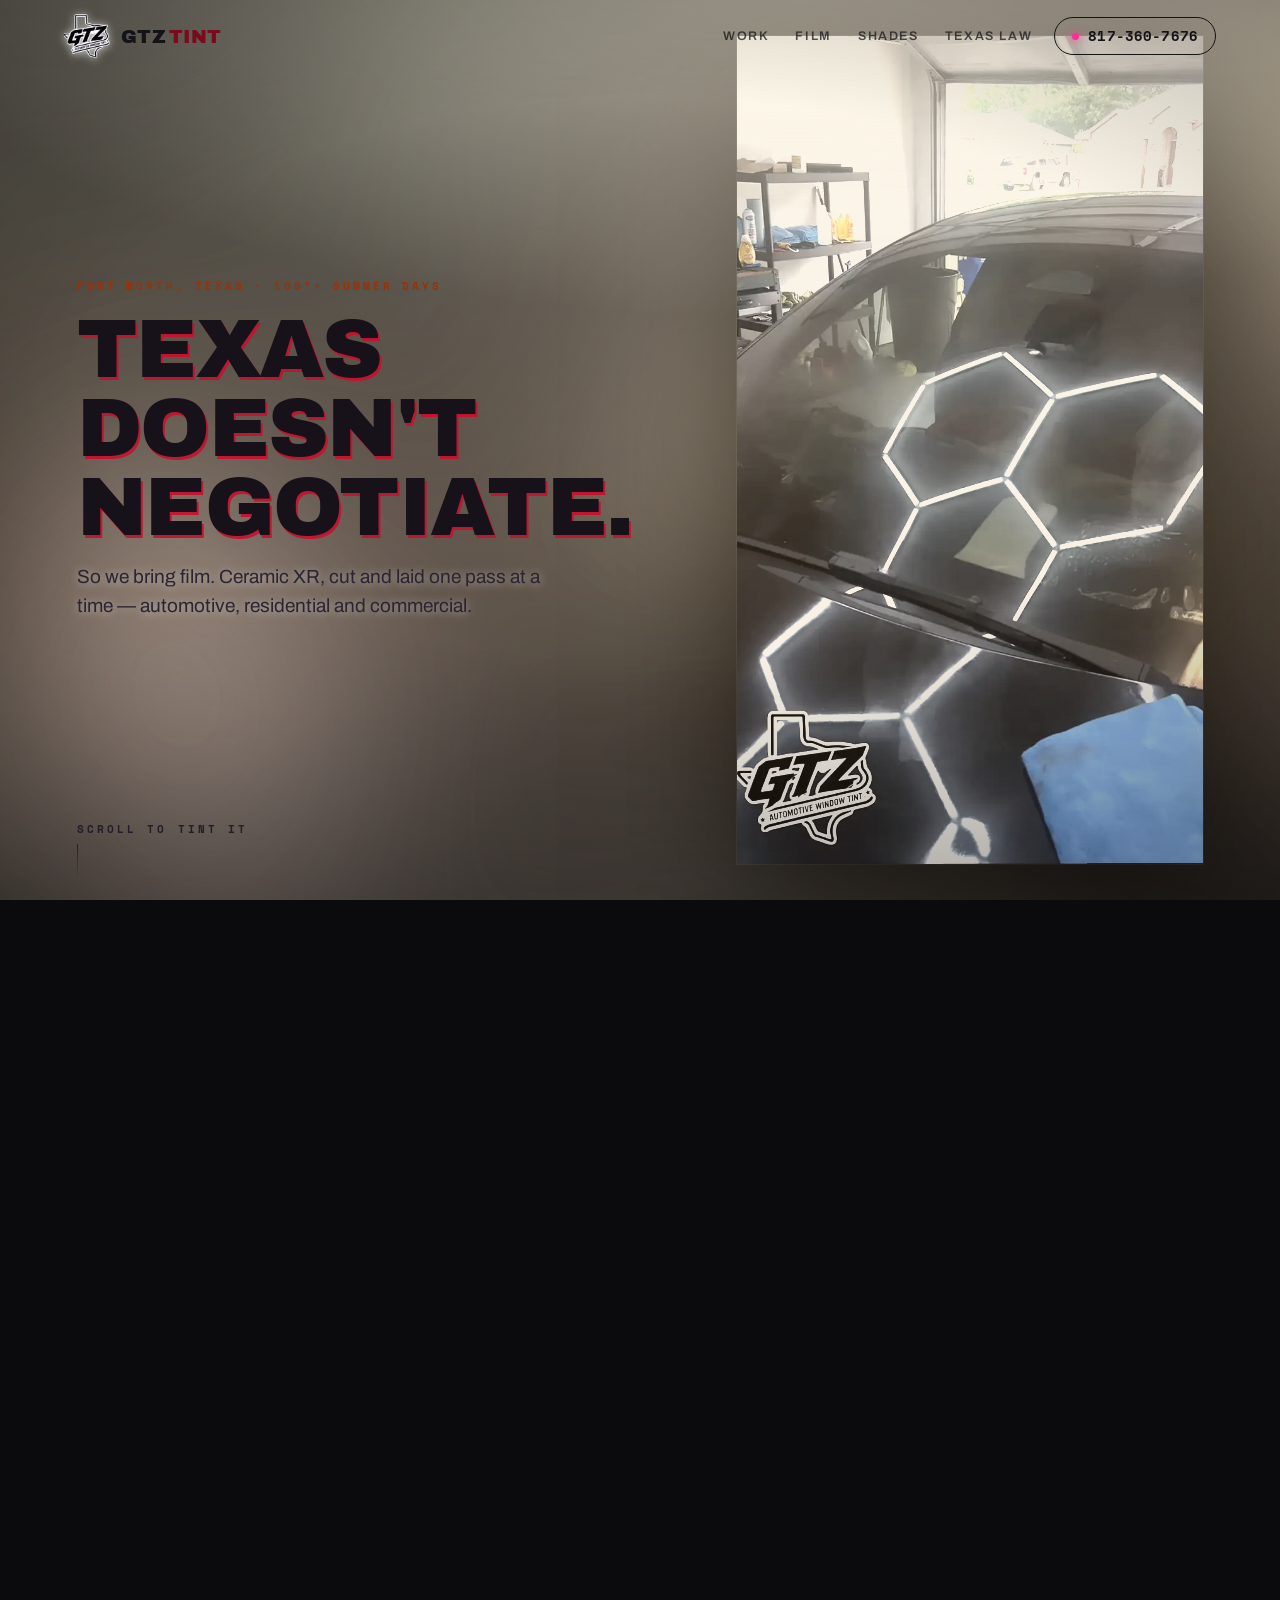
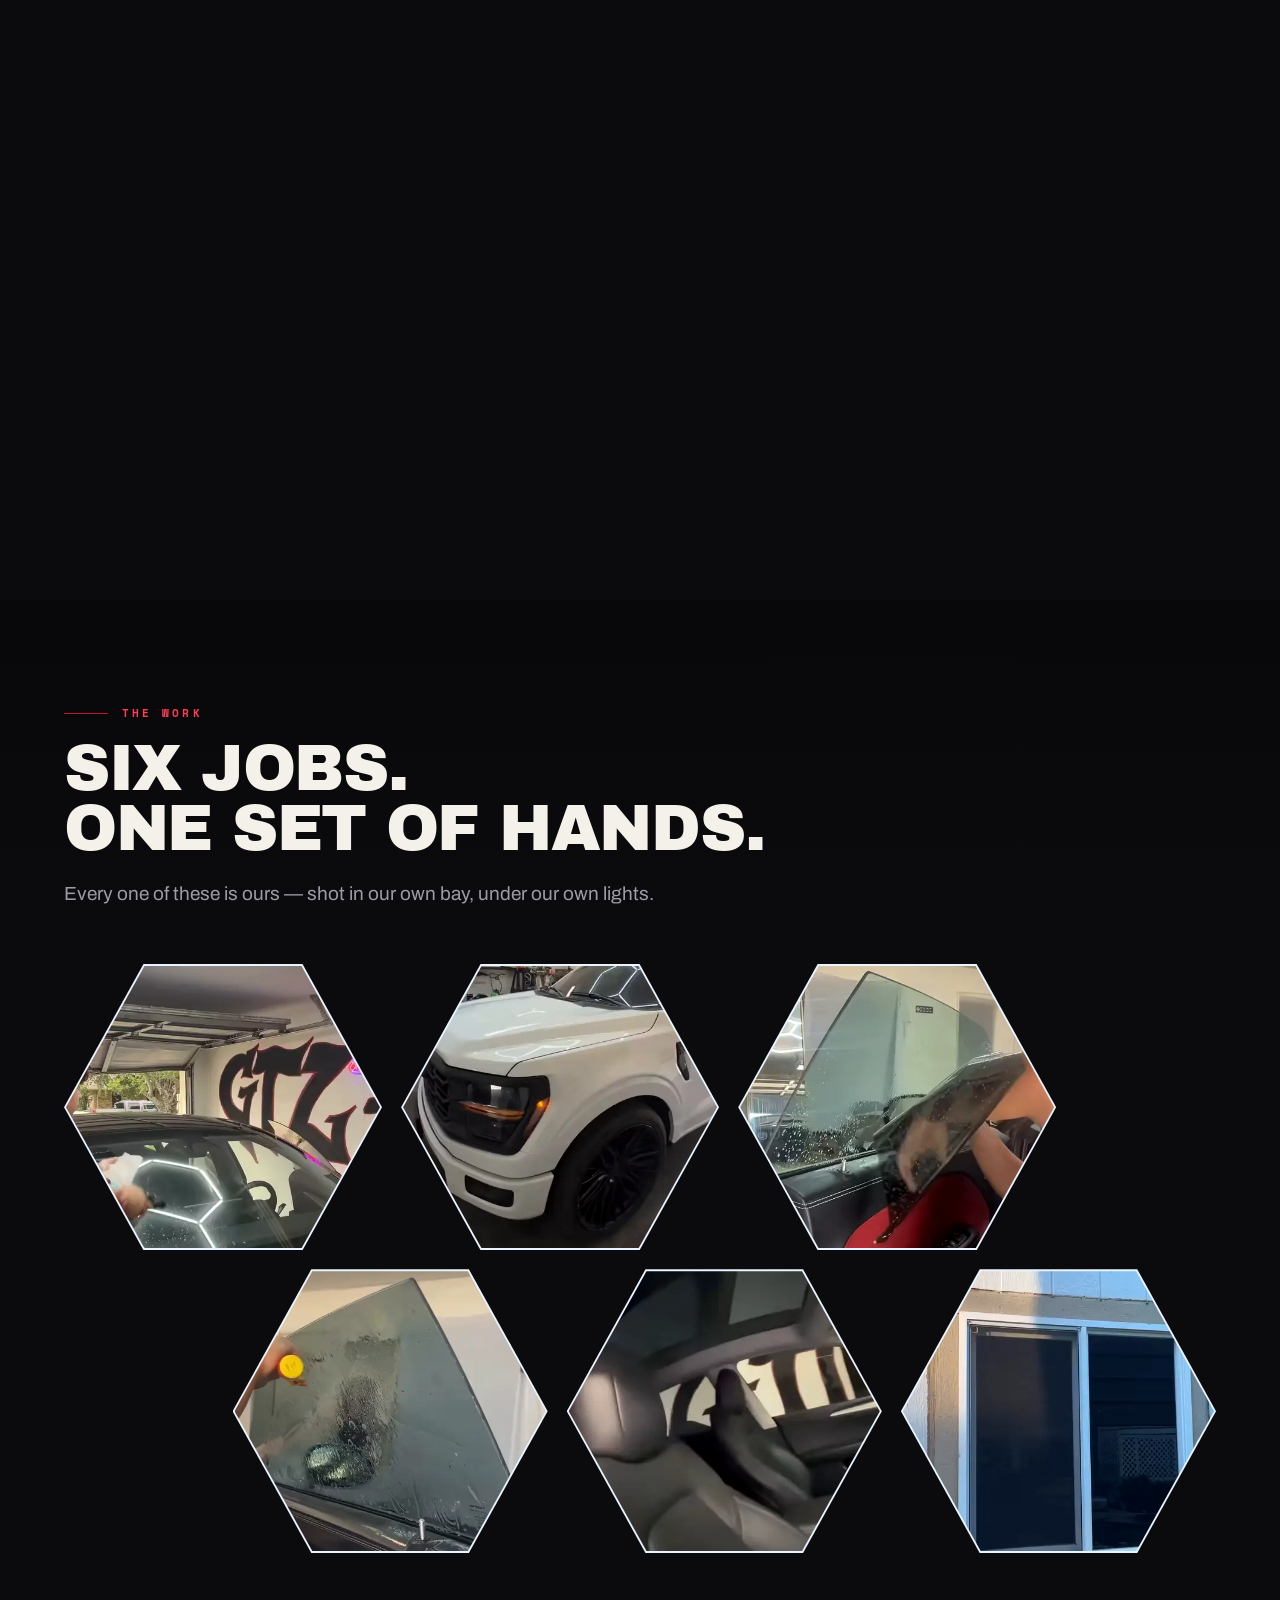
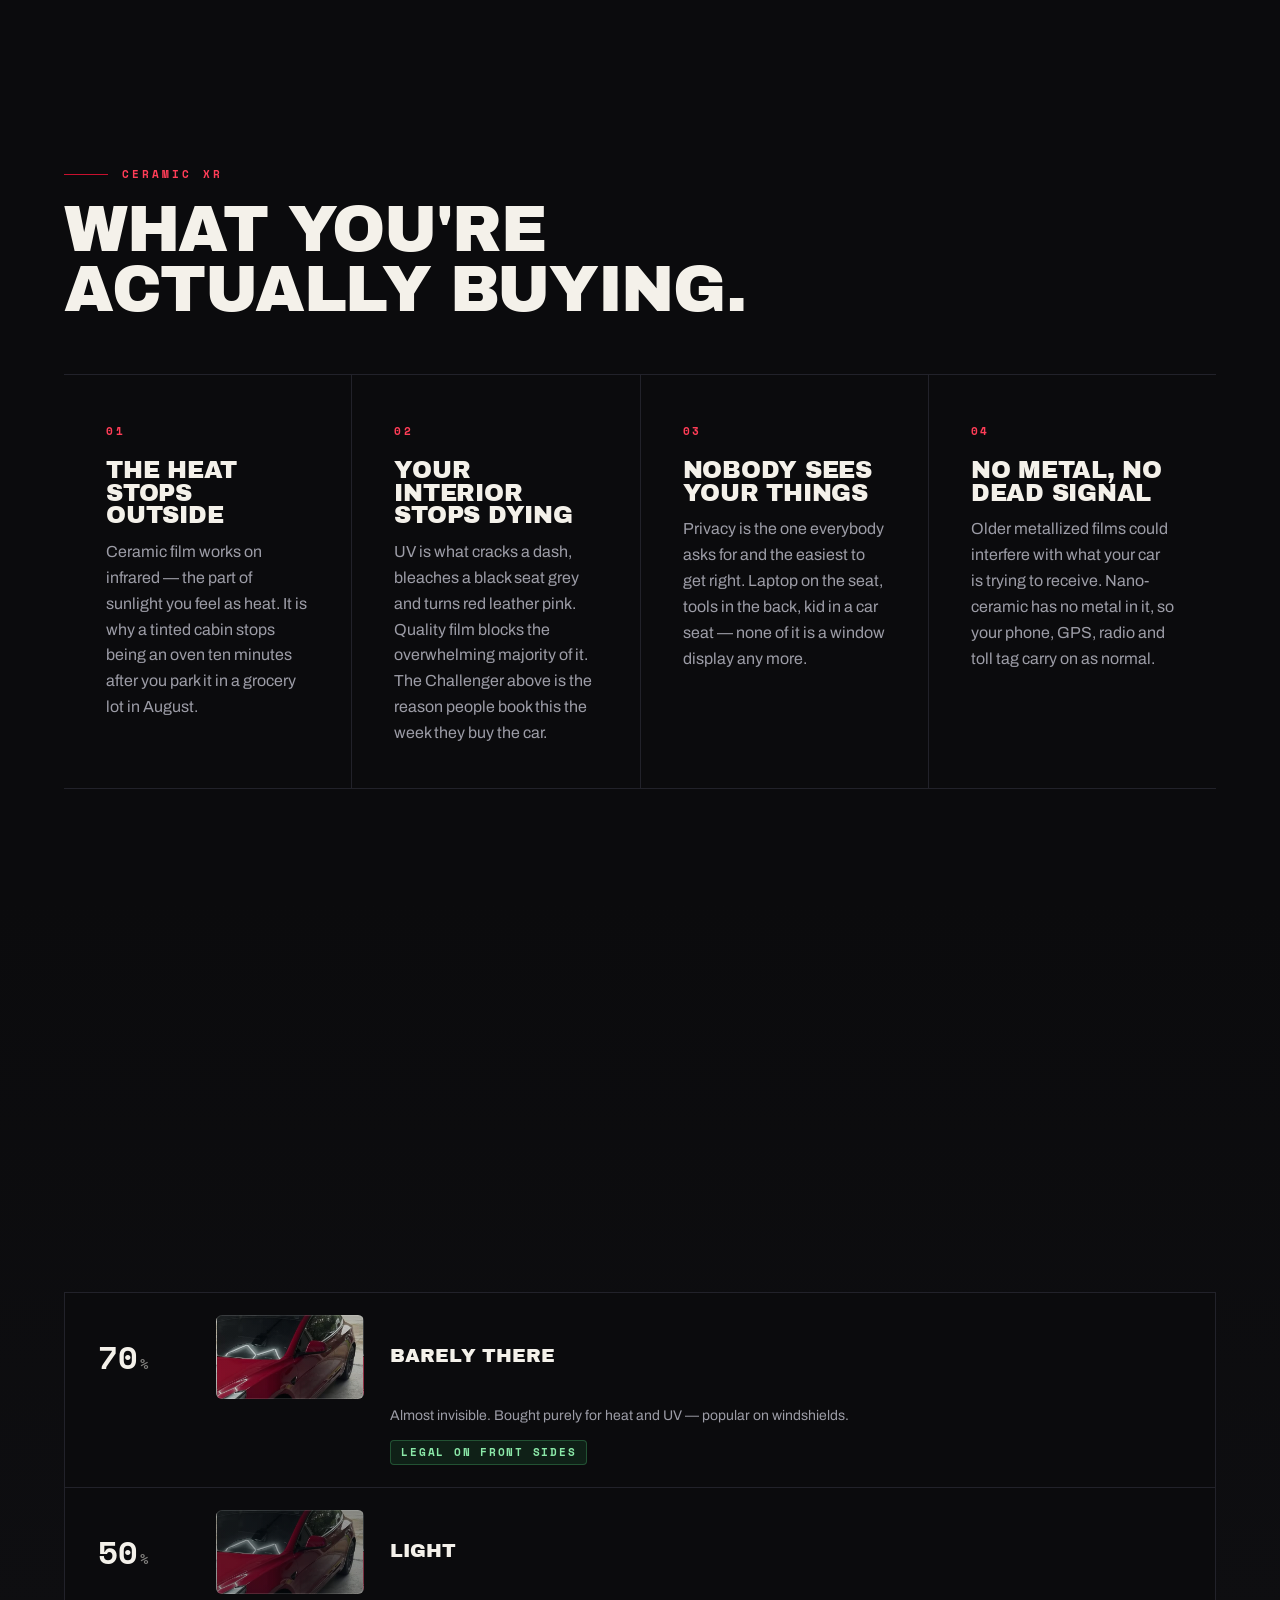
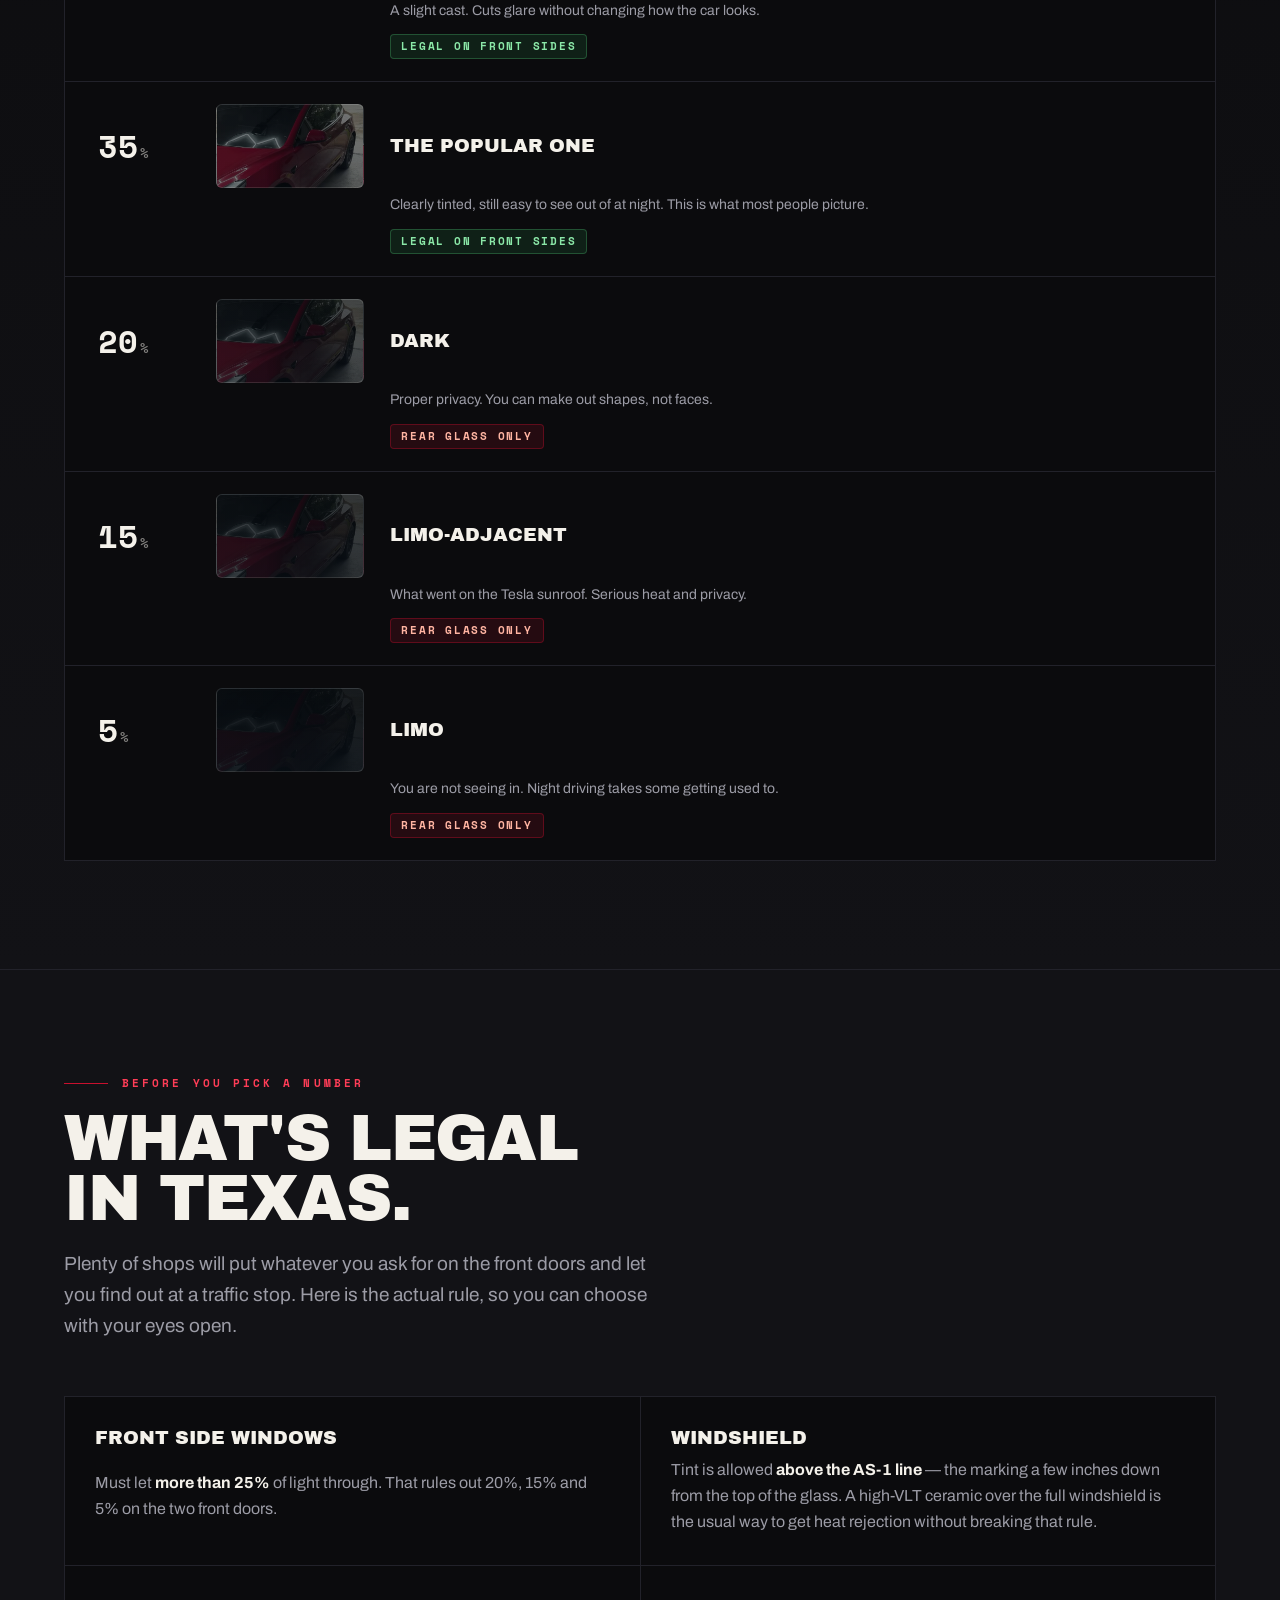
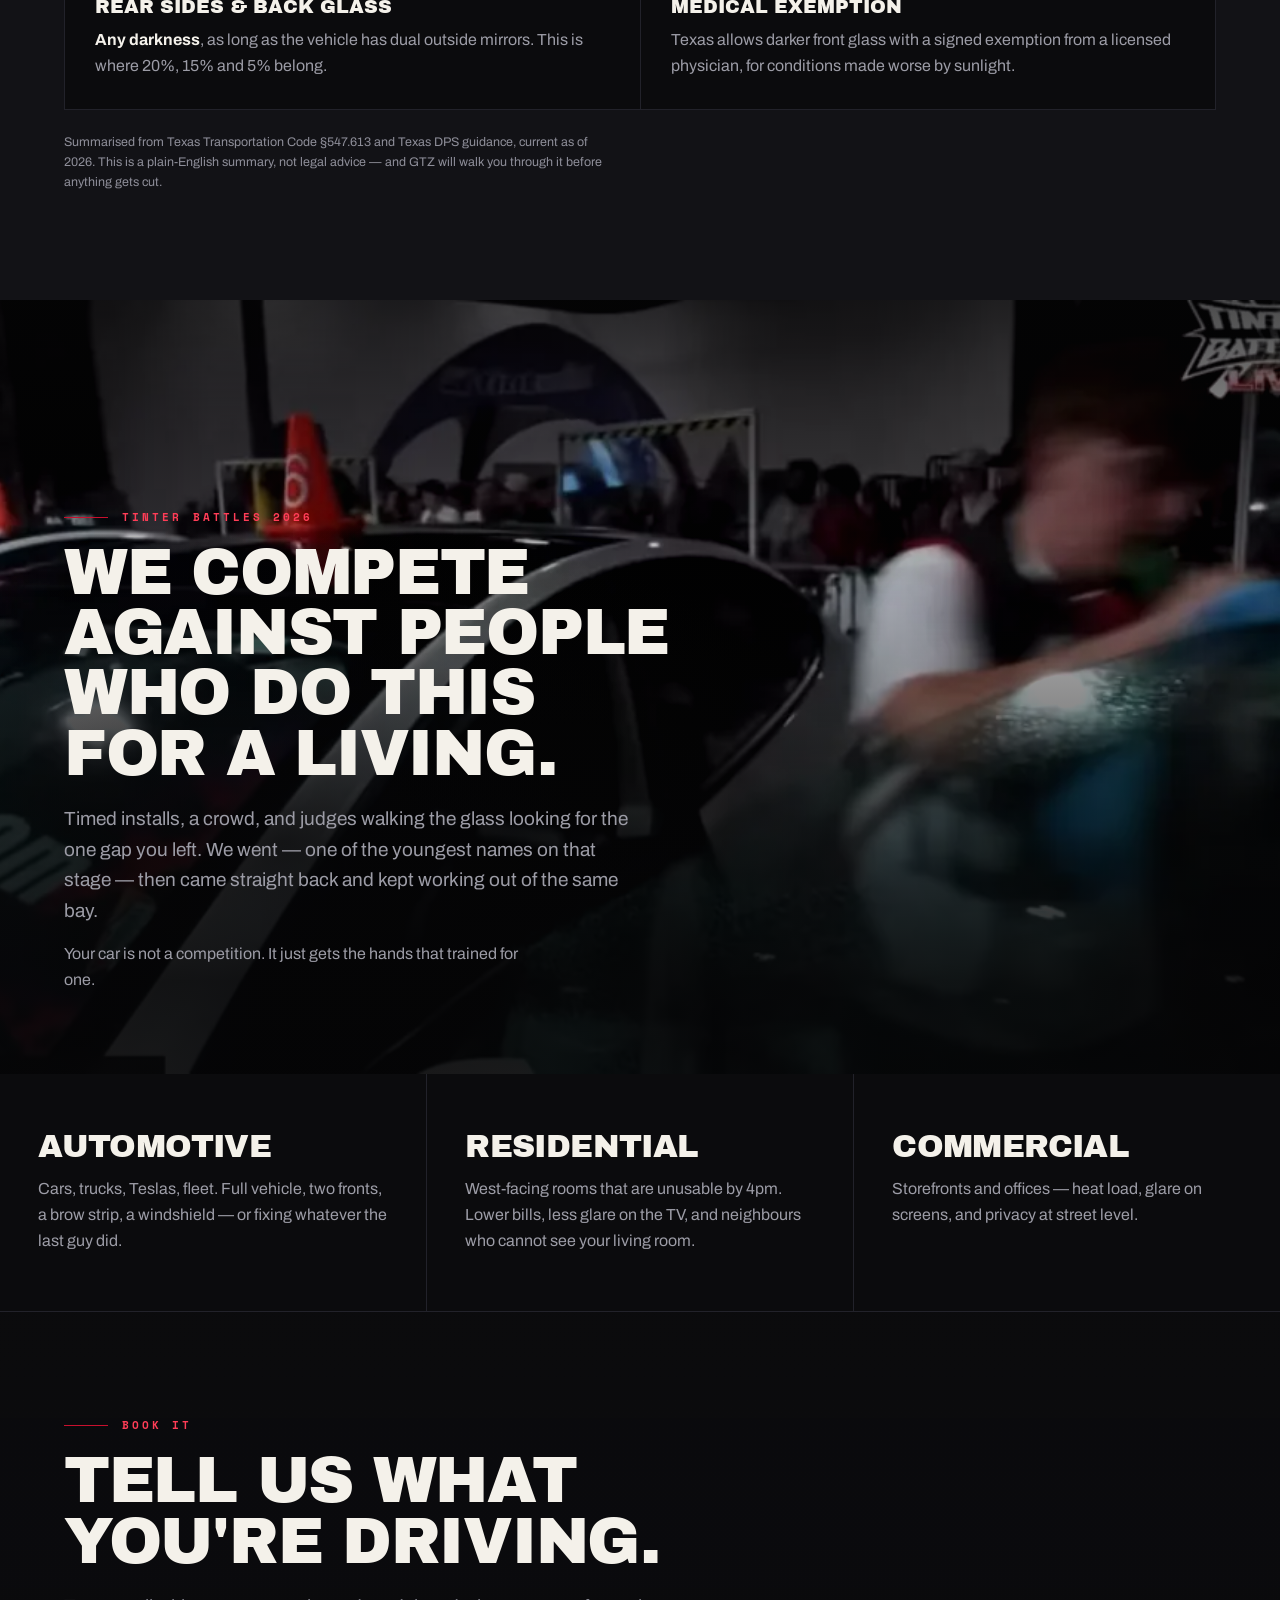
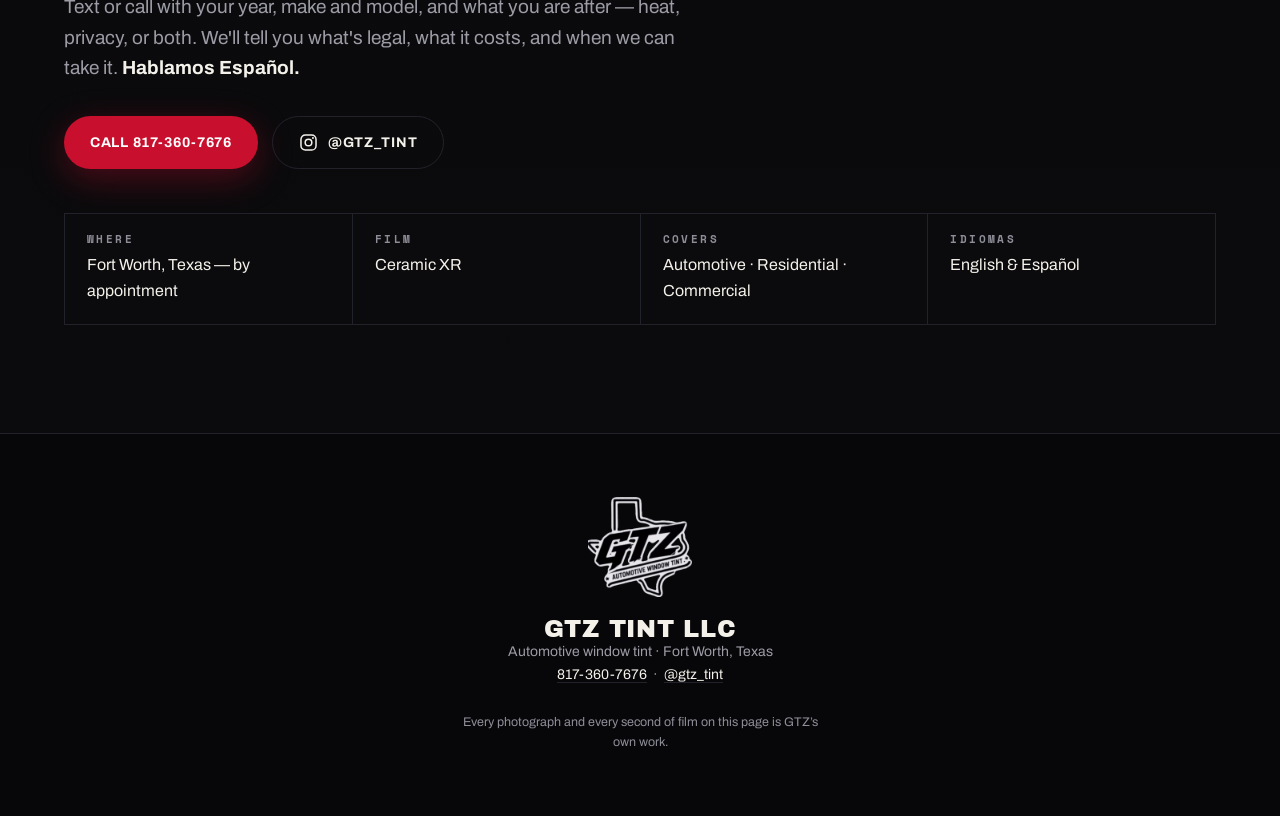
==== commit 97634d53: "We compete, not he competes Co-Authored-By: Claude Opus 5 <noreply@anthropic.com>" ====
--- a/index.html
+++ b/index.html
@@ -94,7 +94,7 @@
   <div class="sec__head">
     <p class="eyebrow"><span class="rule"></span>The work</p>
     <h2 class="h2">SIX JOBS.<br>ONE SET OF HANDS.</h2>
-    <p class="lede">Every one of these is his own — shot in his own bay, under his own lights.</p>
+    <p class="lede">Every one of these is ours — shot in our own bay, under our own lights.</p>
   </div>
 
   <div class="comb" id="comb">
@@ -202,8 +202,8 @@
   </div>
   <div class="arena__copy">
     <p class="eyebrow"><span class="rule"></span>Tinter Battles 2026</p>
-    <h2 class="h2">HE COMPETES<br>AGAINST PEOPLE<br>WHO DO THIS<br>FOR A LIVING.</h2>
-    <p class="lede">Timed installs, a crowd, and judges walking the glass looking for the one gap you left. He went — one of the youngest on the stage — and came back and kept working out of the same bay.</p>
+    <h2 class="h2">WE COMPETE<br>AGAINST PEOPLE<br>WHO DO THIS<br>FOR A LIVING.</h2>
+    <p class="lede">Timed installs, a crowd, and judges walking the glass looking for the one gap you left. We went — one of the youngest names on that stage — then came straight back and kept working out of the same bay.</p>
     <p class="lede lede--sm">Your car is not a competition. It just gets the hands that trained for one.</p>
   </div>
 </section>
@@ -228,8 +228,8 @@
 <section class="sec book" id="book">
   <div class="book__in">
     <p class="eyebrow"><span class="rule"></span>Book it</p>
-    <h2 class="h2 book__h">TELL HIM WHAT<br>YOU'RE DRIVING.</h2>
-    <p class="lede">Text or call with your year, make and model, and what you are after — heat, privacy, or both. He will tell you what is legal, what it costs, and when he can take it. <b>Hablamos Español.</b></p>
+    <h2 class="h2 book__h">TELL US WHAT<br>YOU'RE DRIVING.</h2>
+    <p class="lede">Text or call with your year, make and model, and what you are after — heat, privacy, or both. We'll tell you what's legal, what it costs, and when we can take it. <b>Hablamos Español.</b></p>
     <div class="book__acts">
       <a class="btn btn--big" href="tel:+18173607676">Call 817-360-7676</a>
       <a class="btn btn--ghost" href="https://www.instagram.com/gtz_tint/" target="_blank" rel="noopener">
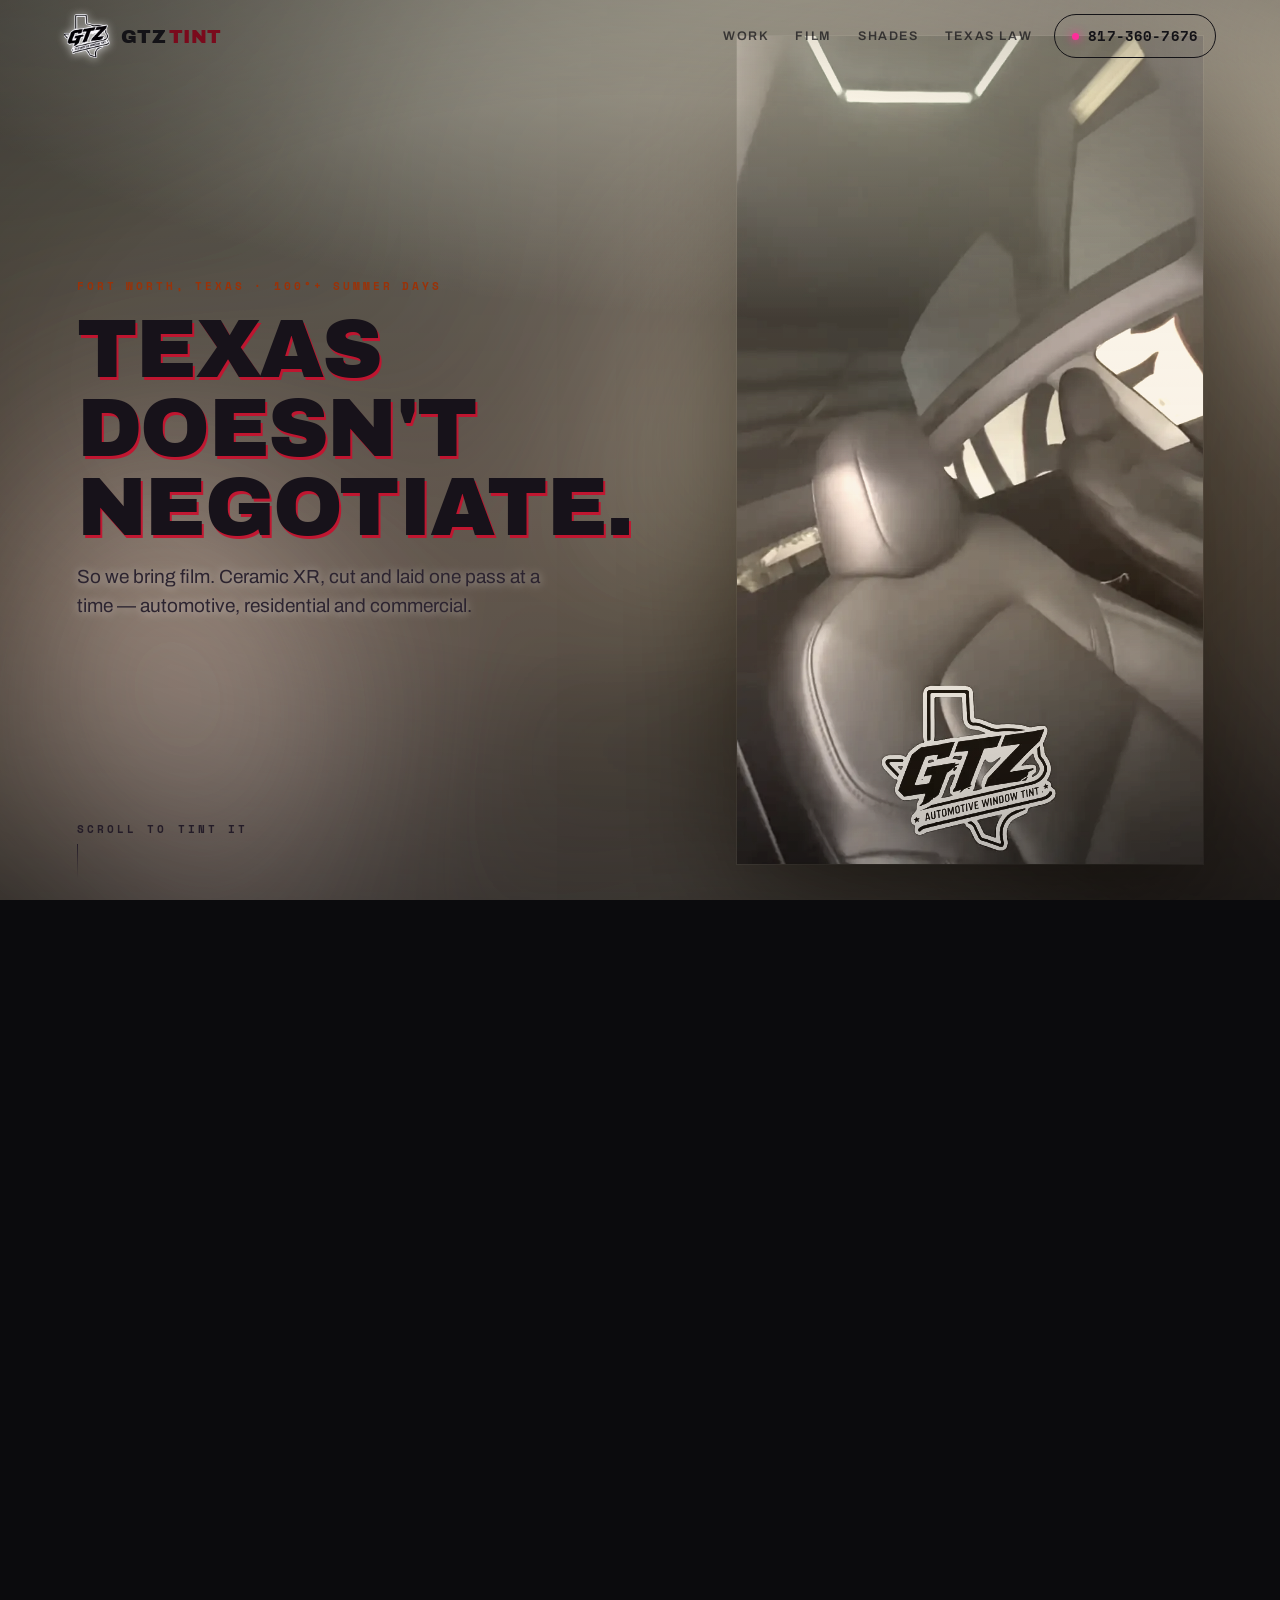
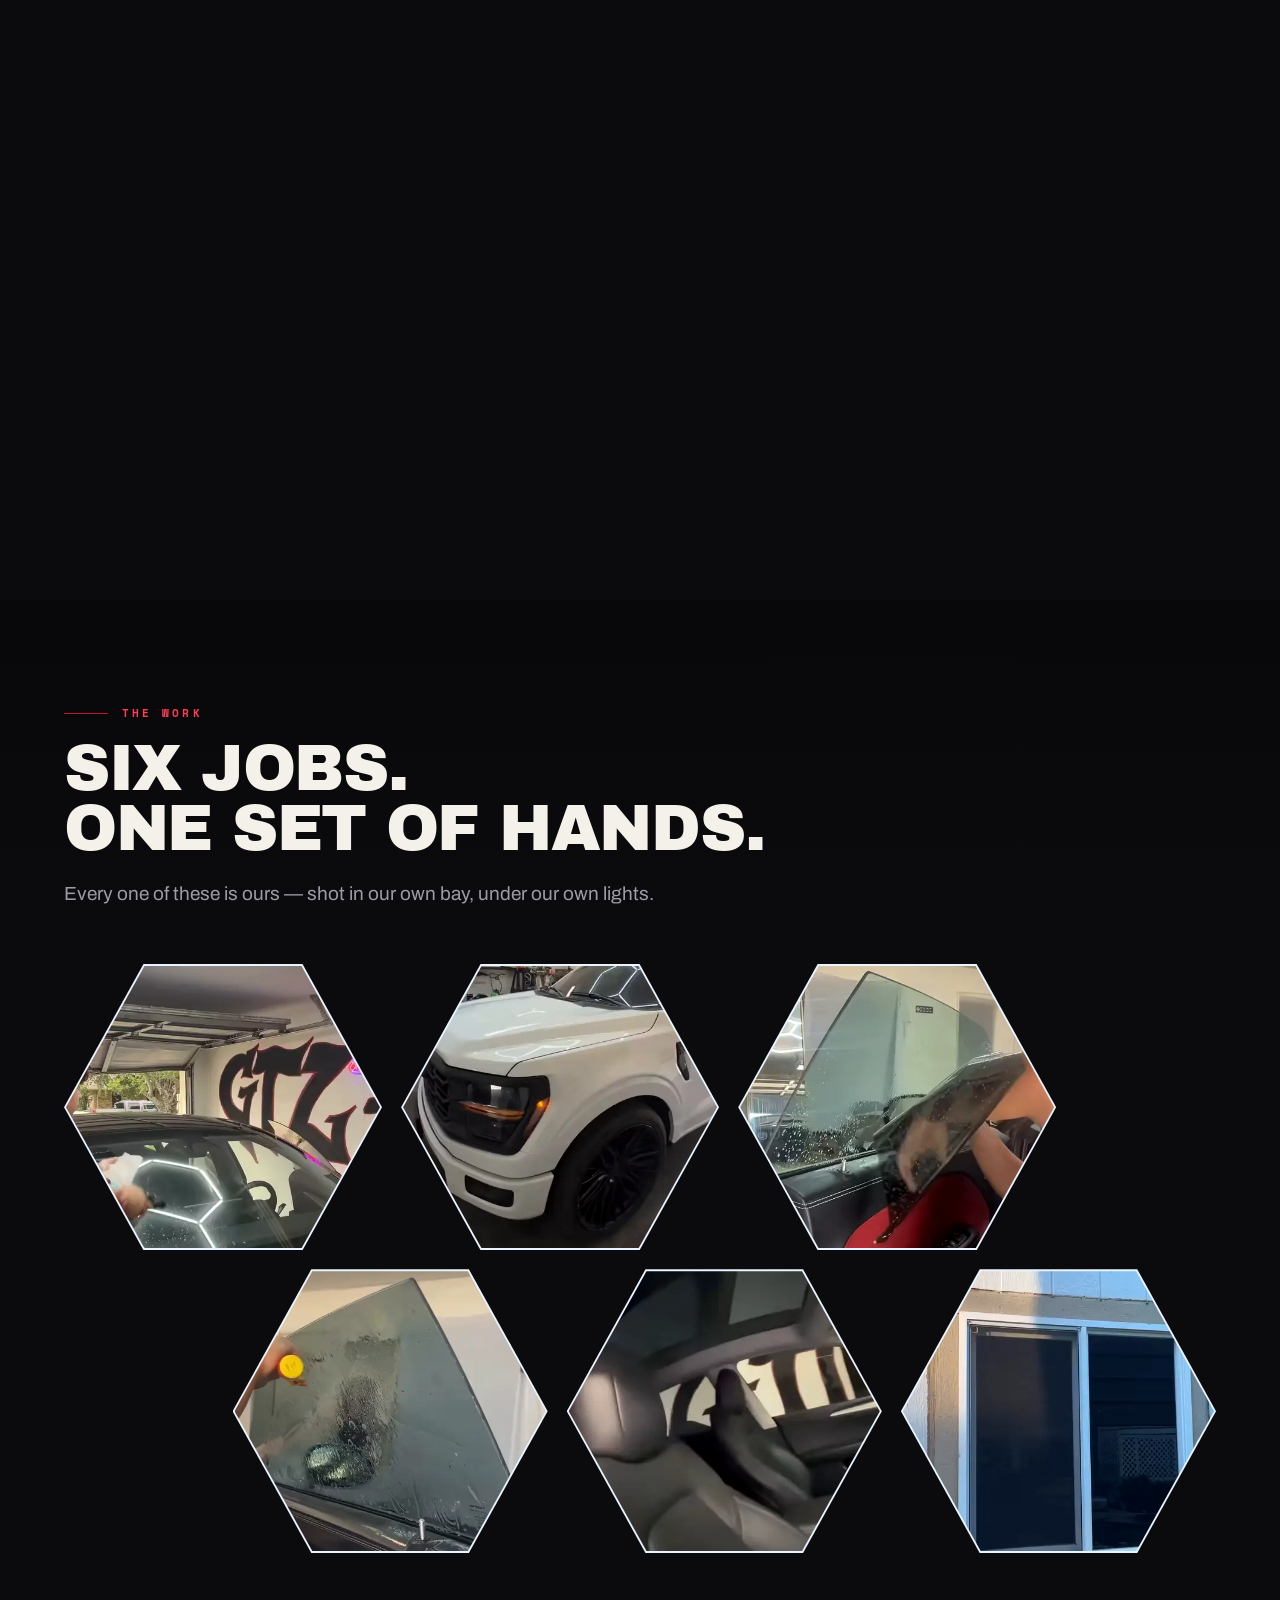
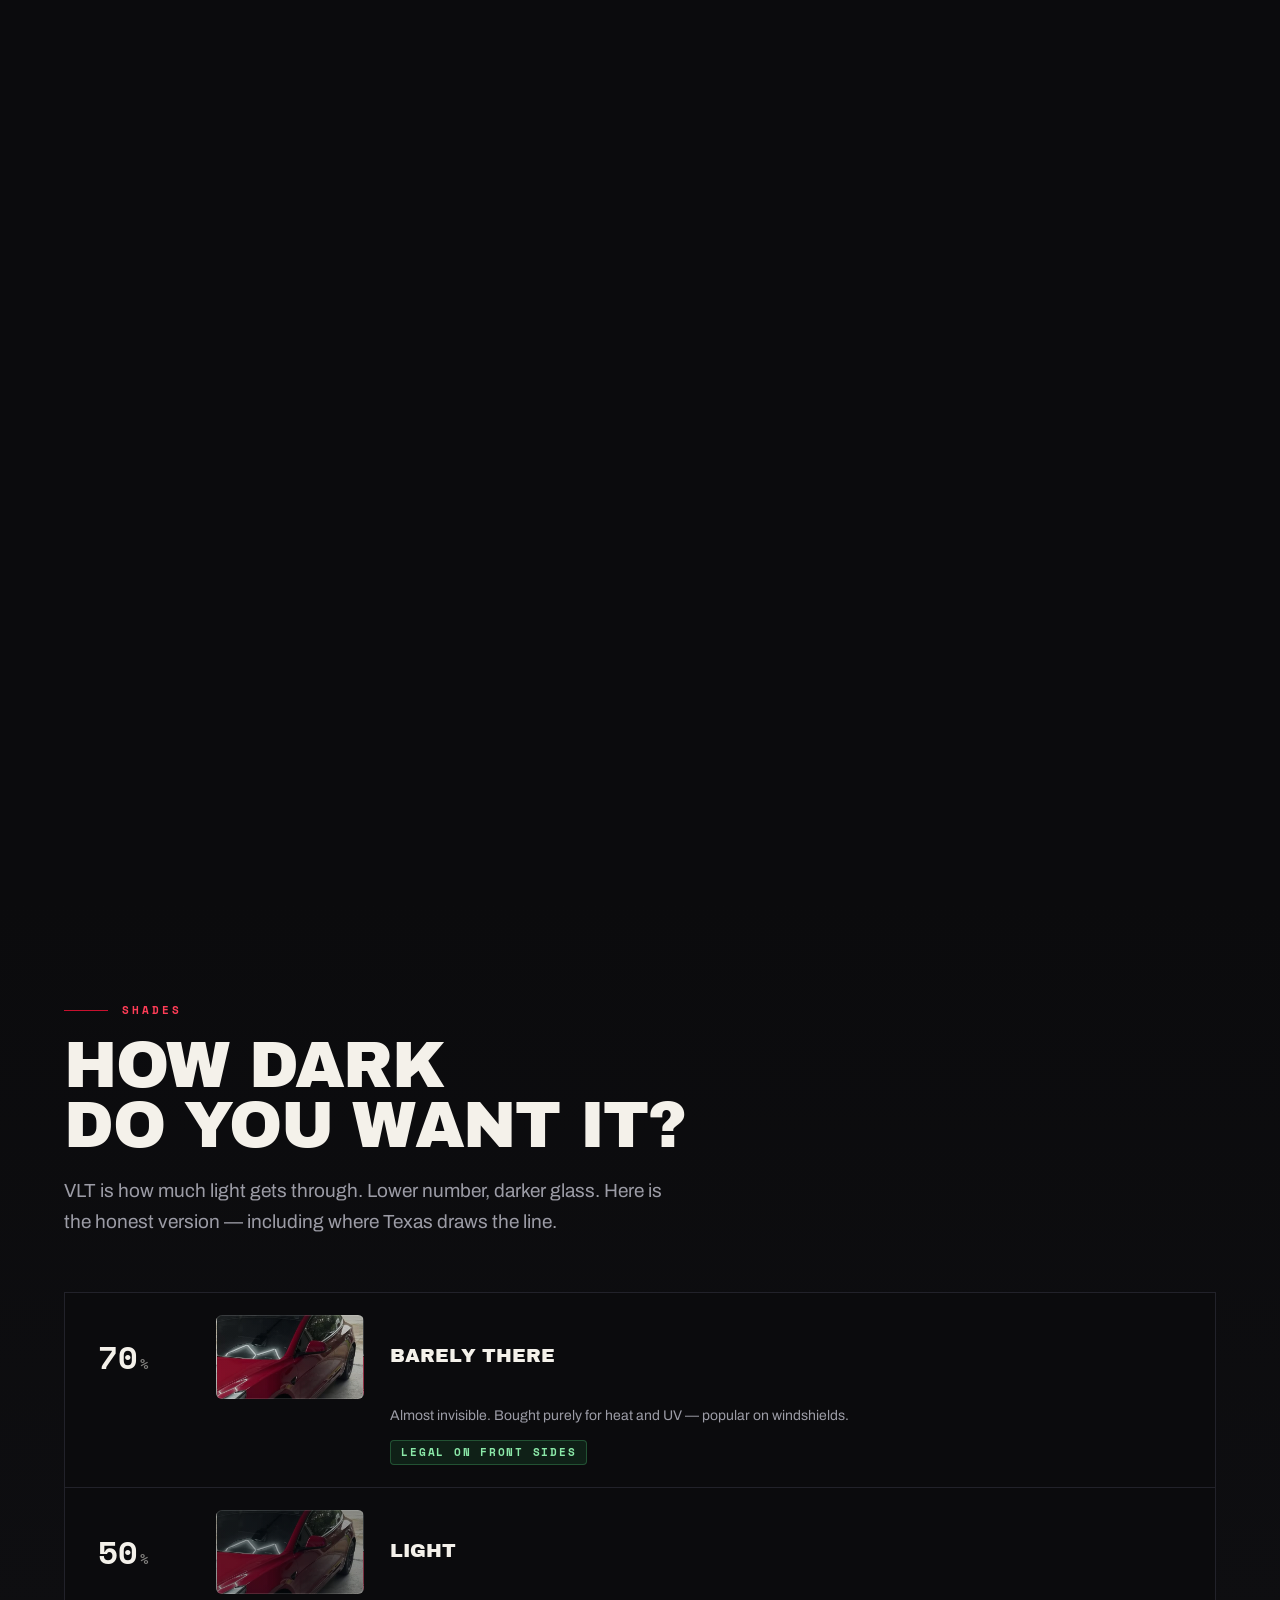
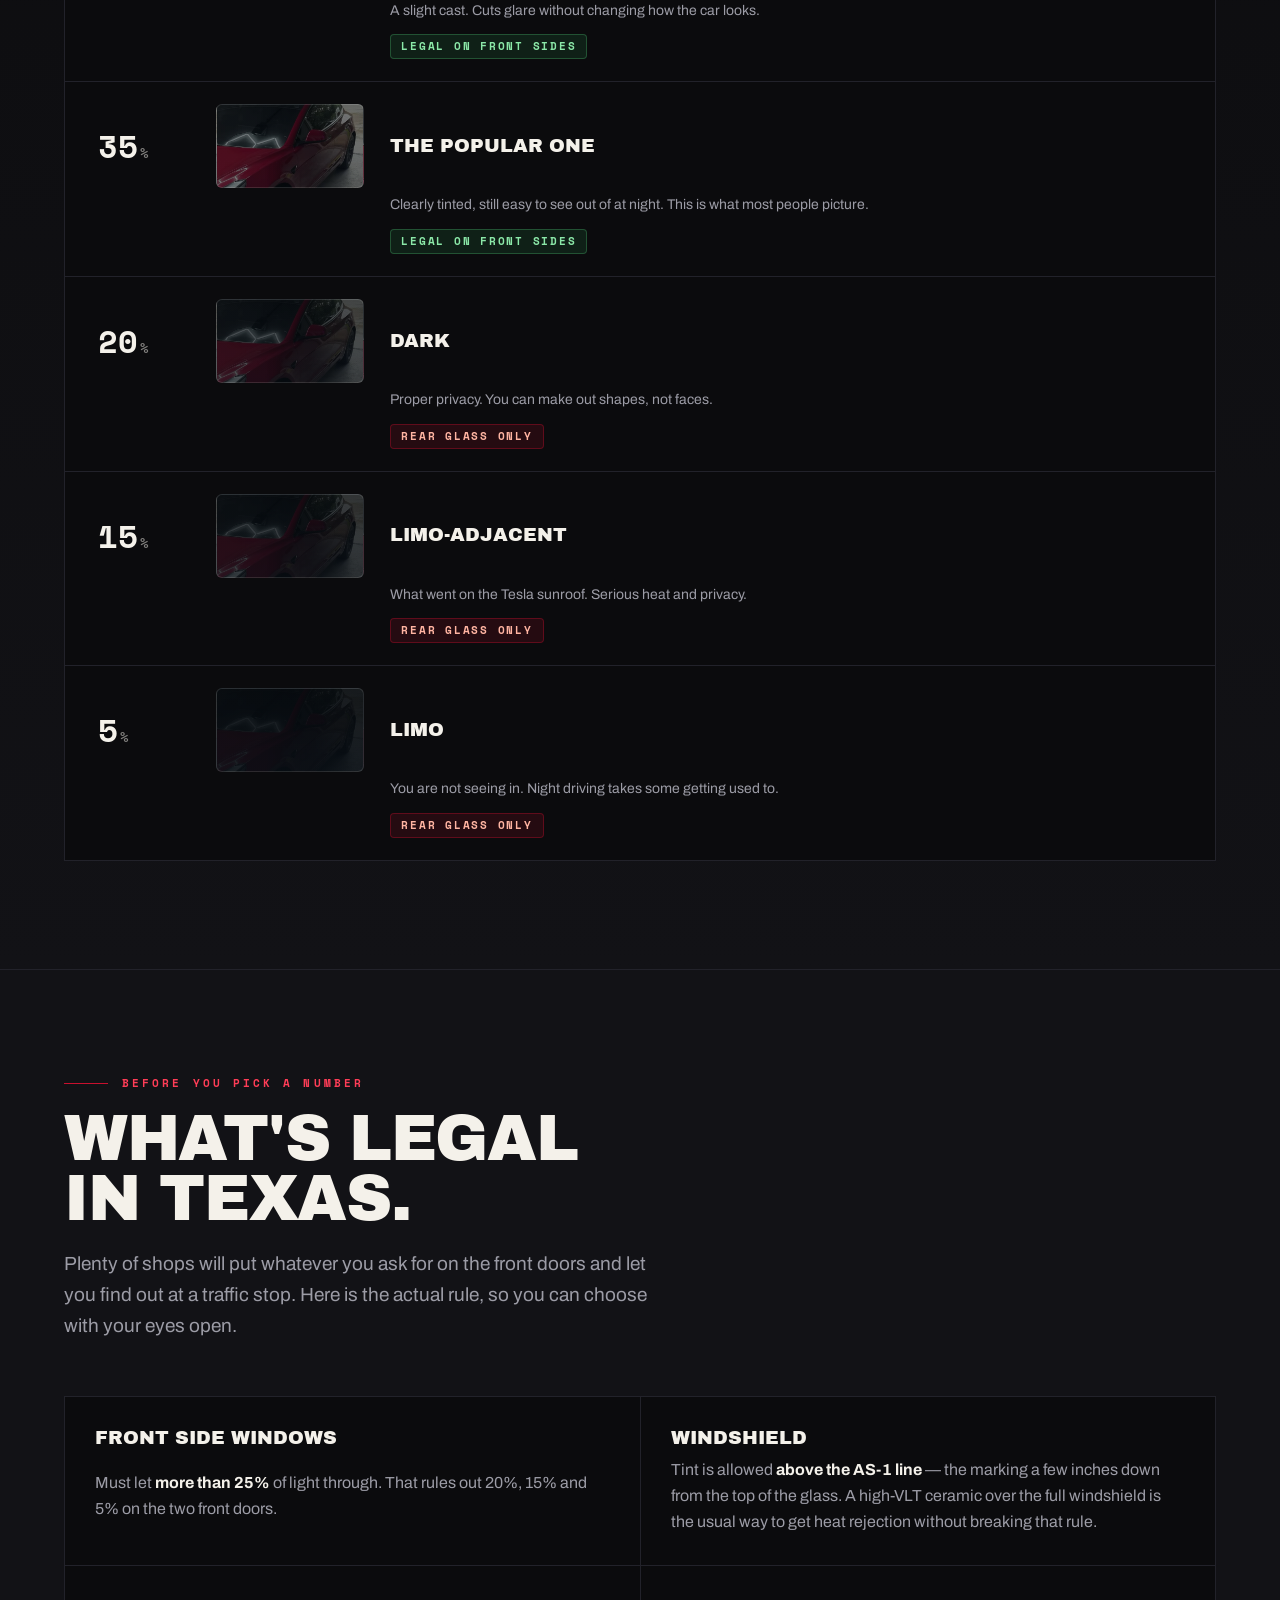
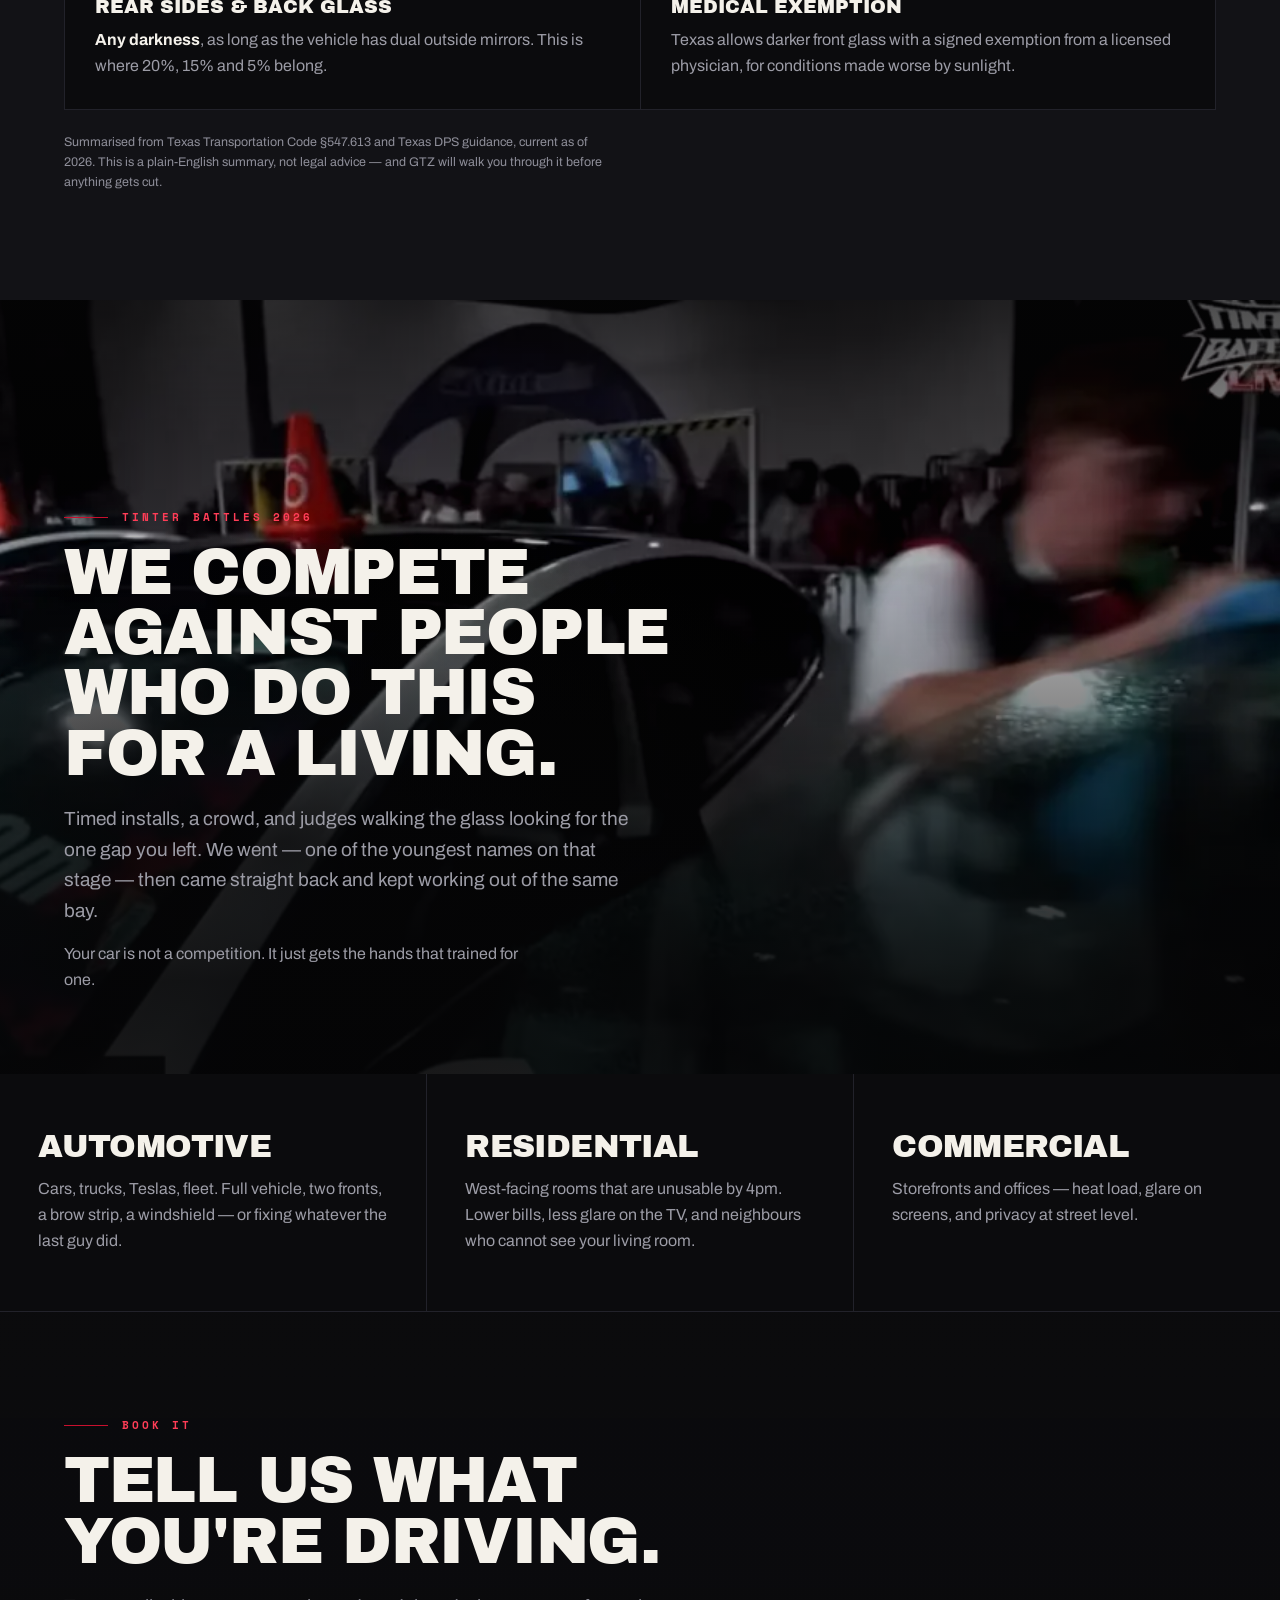
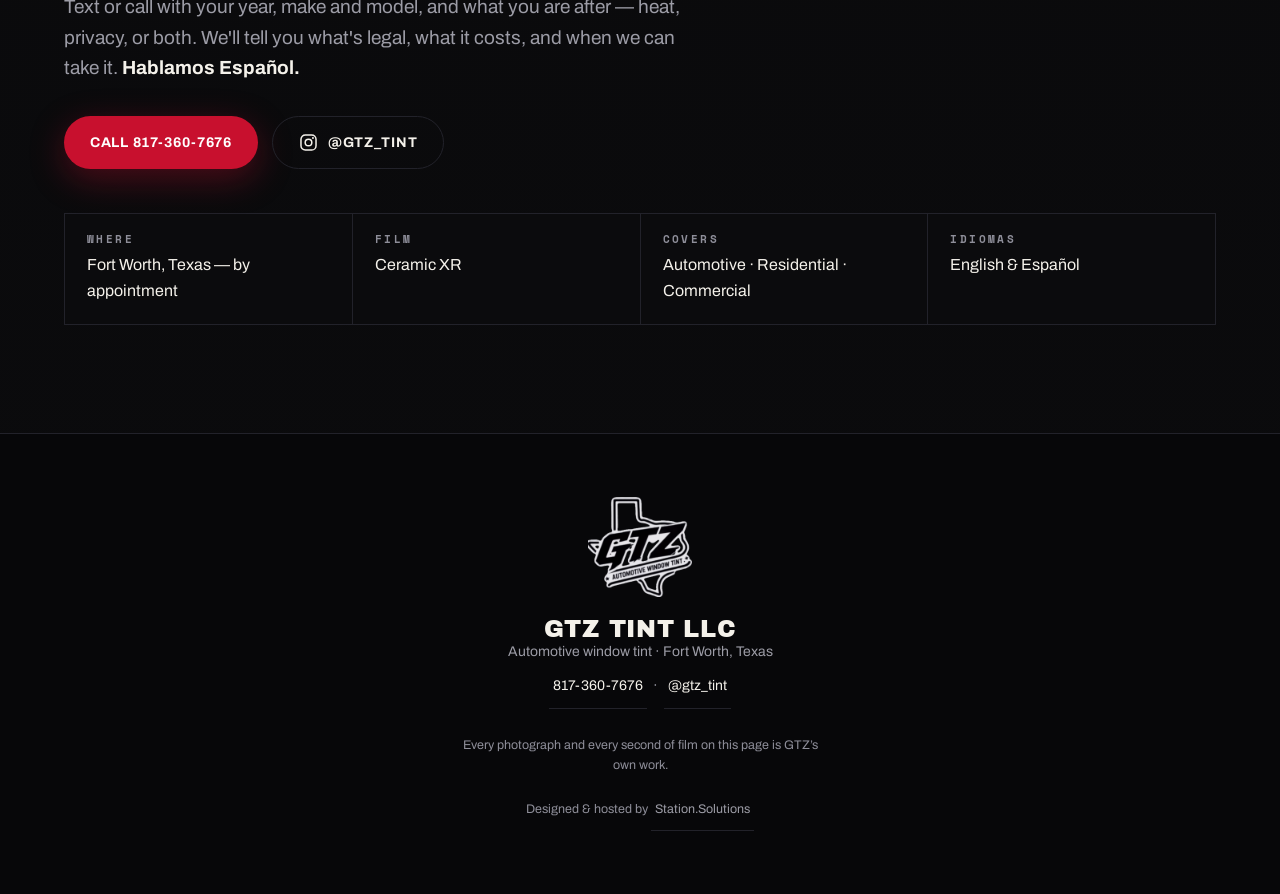
==== commit 541578a1: "Footer credit: Designed & hosted by Station.Solutions Same change as main's site/ folder.  Co-Author" ====
--- a/index.html
+++ b/index.html
@@ -255,6 +255,7 @@
     <p class="ftr__l"><a href="tel:+18173607676">817-360-7676</a> &nbsp;&middot;&nbsp; <a href="https://www.instagram.com/gtz_tint/" target="_blank" rel="noopener">@gtz_tint</a></p>
   </div>
   <p class="ftr__fine">Every photograph and every second of film on this page is GTZ&rsquo;s own work.</p>
+  <p class="ftr__fine ftr__credit">Designed &amp; hosted by <a href="https://station.solutions/" target="_blank" rel="noopener">Station.Solutions</a></p>
 </footer>
 
 <script src="js/film.js"></script>
--- a/css/gtz.css
+++ b/css/gtz.css
@@ -79,7 +79,10 @@
 
 /* ════════════ THE FILM ════════════ */
 .film__driver{height:600vh;position:relative}
-.film__stage{position:sticky;top:0;height:100vh;overflow:hidden;background:#08080A}
+/* svh, not vh: on iOS a pinned 100vh stage is taller than the visible area while the
+   URL bar is showing, so the bottom of every beat gets cut off. svh is the small
+   viewport — it never gets cut, and unlike dvh it does not reflow mid-scroll. */
+.film__stage{position:sticky;top:0;height:100vh;height:100svh;overflow:hidden;background:#08080A}
 
 /* Live ambient bleed — the film's own light, thrown onto the room behind the glass.
    Blur BEFORE scale: filter runs in the element's own coordinate space, so a 14px
@@ -100,6 +103,7 @@
 .pane{
   position:absolute;top:50%;left:50%;transform:translate(-50%,-50%);
   height:100vh;width:calc(100vh * 0.5625);
+  height:100svh;width:calc(100svh * 0.5625);
   z-index:2;overflow:hidden;background:#0A0A0C;
 }
 @media(min-width:1024px){
@@ -177,7 +181,9 @@
   opacity:0;will-change:opacity,transform
 }
 .beat>*{pointer-events:auto}
-@media(min-width:1024px){ .beat{left:max(var(--pad),6vw);bottom:auto;top:50%;transform:translateY(-50%);width:min(520px,42vw)} }
+/* Centre with `translate:`, never `transform:` — film.js owns `transform` for the
+   per-beat parallax, and a stylesheet transform on the same element gets clobbered. */
+@media(min-width:1024px){ .beat{left:max(var(--pad),6vw);bottom:auto;top:50%;translate:0 -50%;width:min(520px,42vw)} }
 .beat__eye{font:700 var(--t-11)/1.4 var(--f-mono);letter-spacing:.26em;text-transform:uppercase;color:var(--heat);margin-bottom:16px}
 .beat__h{
   font-size:clamp(40px,7.4vw,84px);
@@ -353,6 +359,65 @@
 .ftr__l a{color:var(--bone);text-decoration:none;border-bottom:1px solid var(--smoke)}
 .ftr__l a:hover{border-bottom-color:var(--red)}
 .ftr__fine{color:var(--faint);font-size:var(--t-125);max-width:52ch;margin-top:6px}
+.ftr__credit{margin-top:-8px}
+.ftr__credit a{color:var(--muted);text-decoration:none;border-bottom:1px solid var(--smoke);display:inline-block;padding:11px 4px}
+.ftr__credit a:hover{border-bottom-color:var(--red)}
+
+/* ════════════════════════════════════════════════════════════════
+   MOBILE
+   Most of this site's traffic arrives from an Instagram bio link on a
+   phone, so the phone is the primary case, not the fallback.
+   ════════════════════════════════════════════════════════════════ */
+
+/* Anchor targets must clear the fixed header, or clicking WORK parks the
+   headline underneath the nav bar. Header measures 73px; 88 gives air. */
+#work,#film,#shades,#law,#arena,#book{scroll-margin-top:88px}
+html{scroll-behavior:smooth}
+@media(prefers-reduced-motion:reduce){ html{scroll-behavior:auto} }
+
+/* Touch targets: 44x44 minimum. The phone button is the primary CTA on mobile
+   and was shipping at 38px tall. */
+.hdr__cta{min-height:44px}
+.skip{min-height:44px;display:inline-flex;align-items:center}
+.ftr__l a{display:inline-block;padding:11px 4px}
+.btn{min-height:48px}
+a,button,.cell{-webkit-tap-highlight-color:rgba(255,61,87,.18)}
+
+@media(max-width:759px){
+  /* Three hexagons across a 390px screen is ~118px each — too small to read the
+     work, which is the entire point of the section. Two across, ~170px each.
+     `display:contents` dissolves the two three-cell rows so all six flow as one
+     wrapping run; leaving them as rows wraps 2+1, 2+1 and looks broken. */
+  .comb{display:flex;flex-wrap:wrap;justify-content:center;
+        --cg:10px;--cw:calc((100% - var(--cg)) / 2);gap:var(--cg)}
+  .comb__row{display:contents}
+  .cell{flex:0 0 var(--cw)}
+
+  /* No hover on a phone, so five of six captions were invisible. Show them all.
+     The side padding is geometry, not taste: this hexagon's lower edges run from
+     the mid-point out to 25%, so at 16% off the bottom the shape spans only
+     17%–83% — anything narrower and the caption gets sliced by the clip-path. */
+  .cell figcaption{
+    opacity:1;transform:none;bottom:0;padding:30% 19% 16%;
+    background:linear-gradient(transparent,rgba(6,6,8,.88) 58%);
+  }
+  .cell figcaption b{font-size:11px;line-height:1.12}
+  .cell figcaption span{font-size:8px;letter-spacing:.1em;line-height:1.2}
+}
+
+/* Landscape phone: 390px of height with a bottom-anchored beat pushes the
+   headline off the top. Centre it and shrink the type instead. */
+@media(orientation:landscape) and (max-height:520px){
+  .beat{top:50%;bottom:auto;translate:0 -50%;width:min(58vw,430px)}
+  .beat__h{font-size:clamp(26px,5vw,40px);margin-bottom:10px}
+  .beat__p{font-size:var(--t-14);line-height:1.45}
+  .beat__eye{margin-bottom:8px}
+  .beat--fin .beat__p{margin-bottom:14px}
+  .scrollcue{display:none}
+  .inst{top:auto;bottom:10px}
+  .inst__v{font-size:var(--t-24)}
+  .inst__bar{margin:5px 0 4px}
+}
 
 /* ════════════ reduced motion ════════════ */
 @media(prefers-reduced-motion:reduce){
